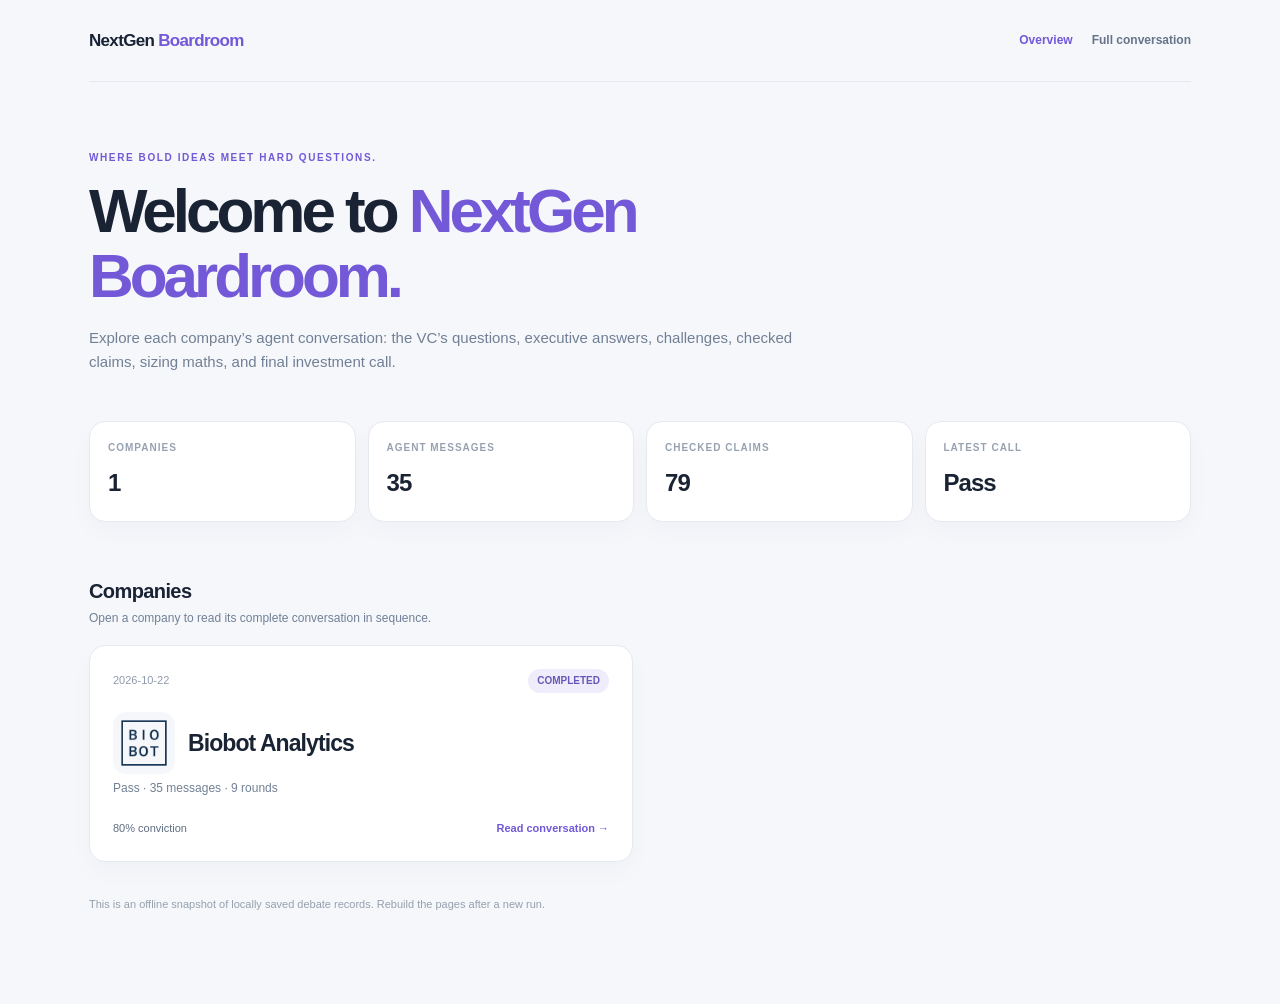
==== index.html @ 3f5777e0 "added static page" ====
<!doctype html>
<html lang="en">
<head>
  <meta charset="utf-8">
  <meta name="viewport" content="width=device-width, initial-scale=1">
  <title>NextGen Boardroom · Company conversations</title>
  <style>
    :root{--ink:#192334;--muted:#718095;--line:#e5e9f0;--paper:#f5f7fb;--violet:#7358d7}*{box-sizing:border-box}body{margin:0;background:var(--paper);color:var(--ink);font:14px/1.6 Inter,ui-sans-serif,-apple-system,BlinkMacSystemFont,"Segoe UI",sans-serif}a{color:inherit;text-decoration:none}a:hover{text-decoration:underline}.wrap{max-width:1150px;margin:auto;padding:0 24px 80px}.top{display:flex;align-items:center;justify-content:space-between;gap:20px;padding:27px 0;border-bottom:1px solid var(--line)}.brand{font-weight:800;font-size:17px;letter-spacing:-.04em}.brand span{color:var(--violet)}.top nav{display:flex;gap:19px;color:#667489;font-size:12px;font-weight:700}.top nav a[aria-current]{color:var(--violet)}.hero{padding:68px 0 47px;max-width:750px}.eyebrow{font-size:10px;text-transform:uppercase;letter-spacing:.16em;font-weight:800;color:var(--violet)}h1{font-size:clamp(37px,5vw,62px);line-height:1.05;letter-spacing:-.065em;margin:12px 0 18px}h1 span{color:var(--violet)}.hero p{color:var(--muted);font-size:15px;margin:0}.metrics{display:grid;grid-template-columns:repeat(4,1fr);gap:12px;margin:0 0 53px}.metric,.card{background:#fff;border:1px solid var(--line);border-radius:16px;box-shadow:0 10px 25px #24314707}.metric{padding:18px}.metric small{display:block;color:#97a2b1;text-transform:uppercase;letter-spacing:.1em;font-size:10px;font-weight:800}.metric strong{display:block;font-size:24px;letter-spacing:-.04em;margin-top:8px}.section-head{display:flex;align-items:end;justify-content:space-between;gap:20px;margin-bottom:17px}.section-head h2{font-size:20px;letter-spacing:-.03em;margin:0}.section-head p{font-size:12px;color:var(--muted);margin:2px 0 0}.cards{display:grid;grid-template-columns:repeat(2,minmax(0,1fr));gap:14px}.card{padding:23px;display:flex;flex-direction:column;min-height:216px}.card:hover{border-color:#cfc8f5;text-decoration:none;transform:translateY(-2px);transition:.15s}.card .topline{display:flex;align-items:center;justify-content:space-between;color:#8f9bab;font-size:11px}.badge{background:#efecfc;color:#6857b6;border-radius:20px;padding:4px 9px;font-size:10px;font-weight:800;text-transform:uppercase}.badge.dry{background:#fff2dd;color:#a87220}.card-head{display:flex;align-items:center;gap:13px;margin:19px 0 5px}.company-logo{width:62px;height:62px;object-fit:contain;background:#f5f7fb;border-radius:13px;flex:none}.company-initial{width:62px;height:62px;display:grid;place-items:center;background:#efecfc;color:#6857b6;border-radius:13px;font-size:25px;font-weight:800}.card h3{font-size:23px;letter-spacing:-.04em;margin:0}.card p{color:var(--muted);font-size:12px;margin:0}.card .foot{margin-top:auto;padding-top:22px;display:flex;justify-content:space-between;gap:10px;color:#5e6c81;font-size:11px}.card .open{color:var(--violet);font-weight:800}.empty{background:#fff;border:1px solid var(--line);border-radius:16px;padding:36px;color:var(--muted)}.note{margin-top:34px;color:#95a0ae;font-size:11px}@media(max-width:700px){.metrics,.cards{grid-template-columns:repeat(2,1fr)}.hero{padding-top:45px}}@media(max-width:480px){.wrap{padding:0 16px 50px}.top{align-items:start}.top nav{gap:9px;flex-wrap:wrap}.metrics,.cards{grid-template-columns:1fr}.hero{padding:38px 0}.metric{padding:14px}.metric strong{margin-top:3px}}
  </style>
</head>
<body><div class="wrap">
  <header class="top"><a class="brand" href="index.html">NextGen <span>Boardroom</span></a><nav aria-label="Pages"><a href="index.html" aria-current="page">Overview</a><a href="conversation.html">Full conversation</a></nav></header>
  <main><section class="hero"><div class="eyebrow">WHERE BOLD IDEAS MEET HARD QUESTIONS.</div><h1>Welcome to <span>NextGen Boardroom.</span></h1><p>Explore each company’s agent conversation: the VC’s questions, executive answers, challenges, checked claims, sizing maths, and final investment call.</p></section>
    <section class="metrics" aria-label="Archive summary"><div class="metric"><small>Companies</small><strong id="company-count">0</strong></div><div class="metric"><small>Agent messages</small><strong id="turn-count">0</strong></div><div class="metric"><small>Checked claims</small><strong id="claim-count">0</strong></div><div class="metric"><small>Latest call</small><strong id="latest-call">—</strong></div></section>
    <section aria-labelledby="companies-title"><div class="section-head"><div><h2 id="companies-title">Companies</h2><p>Open a company to read its complete conversation in sequence.</p></div></div><div id="companies" class="cards"></div></section>
    <p class="note">This is an offline snapshot of locally saved debate records. Rebuild the pages after a new run.</p>
  </main>
</div>
<script id="report-data" type="application/json">{"runs":[{"id":"5ccc7c373555","company":"biobot","started":"2026-10-22T16:59:47+00:00","status":"completed","dry_run":false,"cost":1.4963916000000002,"decision":{"decision":"pass","conviction":0.8,"scores":{"team":2,"market":2,"product":2,"traction":2,"moat":1,"timing":2,"business_model":1},"score_drivers":{"team":{"reason":"Founders are candid, but in 2017 they did not know who in a city signs the cheque. They had no proprietary technology and deferred hardware development. There is no evidence of a commercial or hardware hire closing these gaps; execution ability under procurement is untested.","claim_ids":["5ccc7c373555-t14-c1","5ccc7c373555-t18-c3","5ccc7c373555-t22-c1","5ccc7c373555-t22-c3"]},"market":{"reason":"The $87M–$744M estimates rest on unverified prices and capture rates. The withdrawn $100k price is not evidence. The evidence-anchored range is about $1.07M (71 large cities) to $13.05M (870 cities) at the reported $15k floor. Multi-site pricing for large cities such as Boston could lift this, but that is unproven.","claim_ids":["5ccc7c373555-t7-c3","5ccc7c373555-t8-c2","5ccc7c373555-t10-c2","5ccc7c373555-t10-c4","5ccc7c373555-t10-c7","5ccc7c373555-t10-c8","5ccc7c373555-t10-c13","5ccc7c373555-t11-c3","5ccc7c373555-t11-c4"]},"product":{"reason":"The product turns sewage into drug-consumption data, starting with opioids, and offers proactive, upstream data versus health, EMS and police sources. No accuracy benchmarks or retention data were shown, and the CTO said a competent lab could replicate the assays.","claim_ids":["5ccc7c373555-t1-c3","5ccc7c373555-t2-c1","5ccc7c373555-t2-c2","5ccc7c373555-t14-c4"]},"traction":{"reason":"Biobot did win a large Massachusetts contract reported at $400k/month, about $4.8M/year in contract value. That data stream ended in July 2026, and the CDC program shows a later award to Verily. The flagship relationships churned, and the 2017 lead cities were targets, not customers.","claim_ids":["5ccc7c373555-t28-c1","5ccc7c373555-t35-c7","5ccc7c373555-t26-c3","5ccc7c373555-t26-c4","5ccc7c373555-t27-c4","5ccc7c373555-t14-c3"]},"moat":{"reason":"Nothing was proprietary in 2017. The analytics/normalization application is abandoned as of December 2024. The only issued patent covers a narrow claim set on modular upstream sampling hardware, not analytics. Public-health labs and universities already collect and publish wastewater signals without Biobot.","claim_ids":["5ccc7c373555-t22-c1","5ccc7c373555-t22-c2","5ccc7c373555-t22-c6","5ccc7c373555-t22-c7","5ccc7c373555-t23-c3","5ccc7c373555-t23-c4","5ccc7c373555-t23-c5","5ccc7c373555-t26-c7","5ccc7c373555-t27-c3"]},"timing":{"reason":"The science is mature: an EPA hypothesis in 2001, Oregon in 2008 and Oslo in 2011. That lowers technical risk but also means academics and treatment facilities already do the work. Public opioid interest is an opinion, not evidence. By 2026 in-house substitution is under way, so the window for a paid service appears to be closing.","claim_ids":["5ccc7c373555-t2-c4","5ccc7c373555-t3-c2","5ccc7c373555-t3-c3","5ccc7c373555-t3-c4","5ccc7c373555-t3-c5","5ccc7c373555-t3-c6","5ccc7c373555-t27-c3"]},"business_model":{"reason":"The buyer is unidentified, and health departments, the likely budget owners, are listed as competition. Price per sample, cost to serve and gross margin are unknown. Massachusetts expected its in-house replacement to cost about one-quarter of the $400k/month contract, roughly $100k/month, which signals severe price pressure.","claim_ids":["5ccc7c373555-t14-c1","5ccc7c373555-t12-c1","5ccc7c373555-t15-c2","5ccc7c373555-t30-c5","5ccc7c373555-t30-c8","5ccc7c373555-t34-c6","5ccc7c373555-t35-c4"]}},"key_reasons_for":["The science is mature and validated over 10+ years, so technical risk is low (5ccc7c373555-t2-c4, 5ccc7c373555-t3-c3).","Biobot proved it can win a large government contract: Massachusetts was reported at $400k/month, about $4.8M/year (5ccc7c373555-t28-c1, 5ccc7c373555-t35-c7).","It offers a differentiated upstream, proactive data proposition versus health, EMS and police data (5ccc7c373555-t14-c4).","It holds an issued 2023 sampling patent, US11714030B2, albeit narrow (5ccc7c373555-t22-c6)."],"key_reasons_against":["The evidence-anchored TAM is only about $1.07M–$13.05M/year at the reported $15k municipal floor, too small for venture returns without unproven multi-site or adjacent expansion.","The paying buyer is unidentified, and the health department, the likely budget owner, is listed as competition.","There is no defensible moat: the analytics patent application was abandoned in December 2024, the only issued patent covers a narrow hardware claim set, and the CTO conceded the assays are replicable.","Active substitution: MWRA's data stream ended in July 2026, the CDC program moved to Verily, and public labs and universities publish wastewater signals without Biobot.","Unit economics are unknown, and in-house replacement at about one-quarter of contract cost implies heavy price compression."],"deal_terms_sketch":"Pass at this time. I would revisit only as a small seed tranche (e.g., ≤$500k on a capped SAFE) with milestone-gated follow-on. Release would depend on two or more paid, renewed contracts with named budget-holding signatories and audited gross margin on a per-site basis.","what_would_change_my_mind":["Signed, paid contracts (not LOIs) with at least two cities or states, naming the signing official and budget line, plus at least one renewal.","Audited per-sample or per-site price, cost to serve and gross margin showing viability against public-lab in-house costs about 75% lower.","Independent accuracy benchmarks showing Biobot's analytics materially outperform in-house public-lab programs.","Evidence that large cities buy multiple sites, lifting realistic per-city ACV well above the $15k floor and TAM above roughly $100M.","Renewed defensibility, e.g., a granted analytics patent or proprietary longitudinal data network effects that customers cannot replicate."],"cited_claim_ids":["5ccc7c373555-t1-c3","5ccc7c373555-t2-c1","5ccc7c373555-t2-c2","5ccc7c373555-t2-c4","5ccc7c373555-t3-c2","5ccc7c373555-t3-c3","5ccc7c373555-t3-c4","5ccc7c373555-t3-c5","5ccc7c373555-t3-c6","5ccc7c373555-t7-c3","5ccc7c373555-t8-c2","5ccc7c373555-t10-c2","5ccc7c373555-t10-c4","5ccc7c373555-t10-c7","5ccc7c373555-t10-c8","5ccc7c373555-t10-c13","5ccc7c373555-t11-c3","5ccc7c373555-t11-c4","5ccc7c373555-t12-c1","5ccc7c373555-t14-c1","5ccc7c373555-t14-c3","5ccc7c373555-t14-c4","5ccc7c373555-t15-c2","5ccc7c373555-t18-c3","5ccc7c373555-t22-c1","5ccc7c373555-t22-c2","5ccc7c373555-t22-c3","5ccc7c373555-t22-c6","5ccc7c373555-t22-c7","5ccc7c373555-t23-c3","5ccc7c373555-t23-c4","5ccc7c373555-t23-c5","5ccc7c373555-t26-c3","5ccc7c373555-t26-c4","5ccc7c373555-t26-c7","5ccc7c373555-t27-c3","5ccc7c373555-t27-c4","5ccc7c373555-t28-c1","5ccc7c373555-t30-c5","5ccc7c373555-t30-c8","5ccc7c373555-t34-c6","5ccc7c373555-t35-c4","5ccc7c373555-t35-c7"]},"report_available":true,"turns":[{"seq":1,"round":1,"speaker":"VC","addressed_to":"CEO","content":"Let's start simple: in one sentence, what does Biobot do, for whom, and why now? Specifically, who is the first buyer you are building for, and what makes this the right moment to sell wastewater-based drug-consumption data rather than five years from now?","evidence_ids":[],"claims":[{"text":"The speaker asks Biobot to explain in one sentence what it does, for whom, and why now.","verdict":"not_checked","note":"","evidence_ids":[]},{"text":"The speaker asks who the first buyer Biobot is building for is.","verdict":"not_checked","note":"","evidence_ids":[]},{"text":"Biobot sells, or plans to sell, wastewater-based drug-consumption data.","verdict":"supported","note":"Planned to help cities track opioid consumption; consumption data benefit.","evidence_ids":["biobot_fact_opioids_first","biobot_ex6_prescription_illicit_drugs"]},{"text":"The speaker asks what makes now, rather than five years from now, the right moment to sell wastewater-based drug-consumption data.","verdict":"not_checked","note":"","evidence_ids":[]}],"word_count":43,"invalid_citations":0,"topic":"","follow_up":false,"calculation":"","calculation_ok":null,"assumptions":[],"estimates":[]},{"seq":2,"round":1,"speaker":"CEO","addressed_to":"VC","content":"Biobot turns sewage into near-real-time drug-consumption data, starting with opioids, and our first buyers are state and municipal governments and public health departments. Why now: the underlying science is over ten years mature and public interest in opioids is very high. That said, procurement and budget friction with cities is a real risk I won't downplay.","evidence_ids":["biobot_ex6_prescription_illicit_drugs","biobot_fact_opioids_first"],"claims":[{"text":"Biobot turns sewage into near-real-time drug-consumption data.","verdict":"supported","note":"Evidence shows sewage-based drug consumption data; 'near-real-time' only implied.","evidence_ids":["biobot_ex6_prescription_illicit_drugs","biobot_fact_opioids_first","biobot_ex5_municipal_governments"]},{"text":"Biobot's initial focus is opioids.","verdict":"supported","note":"Initial focus was opioid surveillance.","evidence_ids":["biobot_fact_opioids_first","biobot_public_company_and_offering_01"]},{"text":"Biobot's first buyers are state and municipal governments and public health departments.","verdict":"supported","note":"Exhibit 6 lists these as lead customers.","evidence_ids":["biobot_ex6_prescription_illicit_drugs"]},{"text":"The underlying science of sewage-based drug-consumption analysis has been mature for over ten years.","verdict":"supported","note":"Exhibit 6: science maturity >10 years for drugs.","evidence_ids":["biobot_ex6_prescription_illicit_drugs"]},{"text":"Public interest in opioids is very high.","verdict":"not_checked","note":"","evidence_ids":[]},{"text":"Now is the right time for Biobot because the science is mature and public interest in opioids is high.","verdict":"not_checked","note":"","evidence_ids":[]},{"text":"Procurement and budget friction with cities is a real risk for Biobot.","verdict":"not_checked","note":"","evidence_ids":[]}],"word_count":56,"invalid_citations":0,"topic":"","follow_up":false,"calculation":"","calculation_ok":null,"assumptions":[],"estimates":[]},{"seq":3,"round":1,"speaker":"DEVIL","addressed_to":"CEO","content":"The 'why now' argument undercuts itself: science mature for over ten years (EPA hypothesis 2001, Oregon 2008, Oslo 2011) means academics and treatment facilities already do this, so maturity is no moat. Exhibit 5 lists health departments, EMS and police data as competition. My inference is that cities may see Biobot as redundant to data they already fund.","evidence_ids":["biobot_case_p4_c2","biobot_ex5_municipal_governments"],"claims":[{"text":"The 'why now' argument for Biobot undercuts itself.","verdict":"not_checked","note":"","evidence_ids":[]},{"text":"The science of wastewater epidemiology has been mature for over ten years.","verdict":"supported","note":"Field dates back decades; polio surveillance since 1960s.","evidence_ids":["biobot_case_p3_c4","biobot_case_p4_c2"]},{"text":"The EPA hypothesis on wastewater epidemiology dates from 2001.","verdict":"supported","note":"EPA researcher hypothesized in 2001.","evidence_ids":["biobot_fact_epa_hypothesis_2001"]},{"text":"A wastewater epidemiology study was conducted in Oregon in 2008.","verdict":"supported","note":"2008 study of 96 Oregon municipalities.","evidence_ids":["biobot_fact_oregon_study_2008"]},{"text":"A wastewater epidemiology study was conducted in Oslo in 2011.","verdict":"supported","note":"2011 Norwegian study of Oslo sewage.","evidence_ids":["biobot_fact_oslo_study_2011"]},{"text":"Academics and treatment facilities already perform wastewater epidemiology.","verdict":"supported","note":"Researchers and organizations used treatment-facility samples for drug epidemiology.","evidence_ids":["biobot_case_p4_c2"]},{"text":"The maturity of the science is not a moat for Biobot.","verdict":"not_checked","note":"","evidence_ids":[]},{"text":"Exhibit 5 lists health departments, EMS and police data as competition.","verdict":"supported","note":"Municipal row lists public health departments, EMS & police data.","evidence_ids":["biobot_ex5_municipal_governments"]},{"text":"Cities may see Biobot as redundant to data they already fund.","verdict":"not_checked","note":"","evidence_ids":[]}],"word_count":58,"invalid_citations":0,"topic":"","follow_up":false,"calculation":"","calculation_ok":null,"assumptions":[],"estimates":[]},{"seq":4,"round":2,"speaker":"VC","addressed_to":"PANEL","content":"How big is the opportunity in dollars, and show the maths. Give me at least two independent sizing methods, for example a bottom-up count of paying cities times annual contract price, and a top-down share of public-health surveillance budgets. Which inputs come from data and which are your guesses, and why might the methods disagree?","evidence_ids":[],"claims":[{"text":"The speaker asks how big the opportunity is in dollars and requests that the maths be shown.","verdict":"not_checked","note":"","evidence_ids":[]},{"text":"The speaker requests at least two independent sizing methods, such as a bottom-up count of paying cities times annual contract price and a top-down share of public-health surveillance budgets.","verdict":"not_checked","note":"","evidence_ids":[]},{"text":"The speaker asks which sizing inputs come from data and which are guesses, and why the methods might disagree.","verdict":"not_checked","note":"","evidence_ids":[]}],"word_count":55,"invalid_citations":0,"topic":"market_size","follow_up":false,"calculation":"","calculation_ok":null,"assumptions":[],"estimates":[]},{"seq":5,"round":2,"speaker":"MODERATOR","addressed_to":"CFO","content":"This question will be taken up by the CFO.","evidence_ids":[],"claims":[],"word_count":9,"invalid_citations":0,"topic":"market_size","follow_up":false,"calculation":"","calculation_ok":null,"assumptions":[],"estimates":[]},{"seq":6,"round":2,"speaker":"CFO","addressed_to":"VC","content":"Estimates span roughly $87M to $744M a year. I would defend the bottom-up 870-cities figure in a seed deck: the city count is the founders' data and only the price is a guess. The top-down methods depend on guessed capture rates and broad budgets, which is why they run higher.","evidence_ids":["biobot_fact_cities_including_smaller","biobot_case_p11_c5"],"claims":[{"text":"Market size estimates span roughly $87M to $744M a year.","verdict":"unverifiable","note":"Evidence gives inputs but not the $87M–$744M range or pricing.","evidence_ids":[]},{"text":"The 20% public-health share of budgets is the founders' estimate.","verdict":"not_checked","note":"","evidence_ids":[]},{"text":"Assumption: Biobot captures 1% of public-health spend in the four cities.","verdict":"not_checked","note":"","evidence_ids":[]},{"text":"Water market share estimate: $138B x 53.93% = $74.42B; $74.42B x 1% = $744.23M per year.","verdict":"unverifiable","note":"53.93% supported; $138B base and 1% share not in evidence.","evidence_ids":["biobot_fact_municipal_share_of_water_market"]},{"text":"Assumption: Biobot captures 1% of municipal water spend.","verdict":"not_checked","note":"","evidence_ids":[]},{"text":"Assumption: water budgets fund drug-consumption data.","verdict":"not_checked","note":"","evidence_ids":[]},{"text":"The speaker would defend the bottom-up 870-cities figure in a seed deck.","verdict":"not_checked","note":"","evidence_ids":[]},{"text":"The 870 city count comes from the founders' data.","verdict":"supported","note":"870 cities was the founders' estimate.","evidence_ids":["biobot_fact_cities_including_smaller"]},{"text":"In the bottom-up estimate, only the per-city price is a guess.","verdict":"not_checked","note":"","evidence_ids":[]},{"text":"The top-down methods depend on guessed capture rates and broad budgets, which is why they produce higher estimates.","verdict":"not_checked","note":"","evidence_ids":[]},{"text":"Bottom-up estimate: 870 cities x $100k per year = $87M per year.","verdict":"unverifiable","note":"870 cities supported; $100k price not in evidence.","evidence_ids":["biobot_fact_cities_including_smaller"]},{"text":"Assumption: each city pays $100k per year.","verdict":"not_checked","note":"","evidence_ids":[]},{"text":"Assumption: all 870 cities are addressable.","verdict":"not_checked","note":"","evidence_ids":[]},{"text":"Beachhead public-health budget estimate: $110B x 20% = $22B; $22B x 1% = $220M per year.","verdict":"unverifiable","note":"$22B supported; 1% capture assumption not in evidence.","evidence_ids":["biobot_fact_beachhead_public_health_spend"]}],"word_count":50,"invalid_citations":0,"topic":"market_size","follow_up":false,"calculation":"","calculation_ok":null,"assumptions":[],"estimates":[{"method":"Bottom-up: cities x annual contract","calculation":"870 cities x $100k per year = $87M per year","assumptions":["Assumption: each city pays $100k per year","Assumption: all 870 cities are addressable"],"calculation_ok":true},{"method":"Beachhead public-health budgets (top-down)","calculation":"$110B x 20% = $22B; $22B x 1% = $220M per year","assumptions":["The 20% public-health share is the founders' estimate","Assumption: Biobot captures 1% of public-health spend in the four cities"],"calculation_ok":true},{"method":"Share of existing water market (sizing model)","calculation":"$138B x 53.93% = $74.42B; $74.42B x 1% = $744.23M per year","assumptions":["Assumption: 1% capture of municipal water spend","Assumption: water budgets fund drug-consumption data"],"calculation_ok":true}]},{"seq":7,"round":2,"speaker":"DEVIL","addressed_to":"CFO","content":"The CFO's 'defensible' $87M assumes all 870 cities pay $100k, yet only 71 have populations over 500,000; the other ~800 are smaller cities whose budgets plausibly can't bear $100k. My inference: a realistic bottom-up anchored on the 71 large cities yields about $7M a year, an order of magnitude below the deck figure.","evidence_ids":["biobot_fact_cities_over_500k","biobot_fact_cities_including_smaller"],"claims":[{"text":"The CFO's $87M market figure assumes all 870 cities pay $100k per year.","verdict":"unverifiable","note":"870 cities supported; $100k pricing assumption not evidenced.","evidence_ids":["biobot_fact_cities_including_smaller"]},{"text":"The $100k price is the CFO's guess rather than being based on data.","verdict":"not_checked","note":"","evidence_ids":[]},{"text":"The CFO described the $87M figure as 'defensible'.","verdict":"not_checked","note":"","evidence_ids":[]},{"text":"Only 71 of the 870 cities have populations over 500,000.","verdict":"supported","note":"71 cities over 500k within 870 total.","evidence_ids":["biobot_fact_cities_over_500k","biobot_fact_cities_including_smaller"]},{"text":"The other roughly 800 cities are smaller cities whose budgets plausibly cannot bear $100k per year.","verdict":"not_checked","note":"","evidence_ids":[]},{"text":"A realistic bottom-up estimate anchored on the 71 large cities yields about $7M a year, an order of magnitude below the deck's $87M figure.","verdict":"not_checked","note":"","evidence_ids":[]},{"text":"870 cities minus 71 cities equals 799 smaller cities.","verdict":"supported","note":"Arithmetic correct on stated figures.","evidence_ids":["biobot_fact_cities_over_500k","biobot_fact_cities_including_smaller"]},{"text":"71 cities at $100k per year equals $7.1M per year.","verdict":"unverifiable","note":"71 cities supported; $100k price not in evidence.","evidence_ids":["biobot_fact_cities_over_500k"]},{"text":"$7.1M is about 8.2% of $87M.","verdict":"unverifiable","note":"Arithmetic correct but figures not in evidence.","evidence_ids":[]},{"text":"Smaller cities cannot afford the $100k price.","verdict":"not_checked","note":"","evidence_ids":[]}],"word_count":53,"invalid_citations":0,"topic":"market_size","follow_up":false,"calculation":"870 cities - 71 cities = 799 smaller cities; 71 cities x $100k per year = $7.1M per year; $7.1M / $87M = 8.2%","calculation_ok":1,"assumptions":["Assumption: smaller cities cannot afford the $100k price","Assumption: the $100k price is the CFO's guess, not data"],"estimates":[]},{"seq":8,"round":3,"speaker":"VC","addressed_to":"PANEL","content":"Your $100k city price is a guess; a 2025 sizing model using a reported $15,000 municipal floor gives $13.05M across 870 cities. Where does $100k come from, why is it roughly 7x that floor, and does price or the 71-versus-870 city count move your TAM more?","evidence_ids":["biobot_sizing_city_price_floor","biobot_fact_cities_over_500k"],"claims":[{"text":"The founder's $100k per-city price is a guess.","verdict":"not_checked","note":"","evidence_ids":[]},{"text":"A 2025 sizing model uses a reported $15,000 municipal price floor.","verdict":"supported","note":"$15,000/year reported minimum exists; the model's use of it is unverified.","evidence_ids":["biobot_public_company_and_offering_05"]},{"text":"The 2025 sizing model gives a market of $13.05M across 870 cities at $15,000 per city.","verdict":"supported","note":"870 cities × $15,000 = $13.05M; arithmetic consistent with evidence.","evidence_ids":["biobot_fact_cities_including_smaller"]},{"text":"The $100k per-city price is roughly 7x the reported $15,000 municipal floor.","verdict":"supported","note":"$100k/$15k ≈ 6.7x; $100k price itself not in evidence.","evidence_ids":["biobot_public_company_and_offering_05"]},{"text":"There is a discrepancy between a 71-city count and an 870-city count in TAM estimates.","verdict":"supported","note":"Both counts exist as different scopes.","evidence_ids":["biobot_fact_cities_over_500k","biobot_fact_cities_including_smaller"]}],"word_count":46,"invalid_citations":0,"topic":"market_size","follow_up":true,"calculation":"","calculation_ok":null,"assumptions":[],"estimates":[]},{"seq":9,"round":3,"speaker":"MODERATOR","addressed_to":"CFO","content":"This follow-up stays with the CFO, who gave the answer being probed.","evidence_ids":[],"claims":[],"word_count":12,"invalid_citations":0,"topic":"market_size","follow_up":true,"calculation":"","calculation_ok":null,"assumptions":[],"estimates":[]},{"seq":10,"round":3,"speaker":"CFO","addressed_to":"VC","content":"The $100k was my guess; no evidence supports it, and I withdraw it. Price moves TAM more: dropping to the reported $15k floor (2025) cuts it about 85%, while 71 versus 870 cities cuts about 92%. Combining both, I'd defend roughly $1.1M from large cities to $13M across all 870 as the evidence-anchored range.","evidence_ids":["biobot_case_p11_c5","biobot_assume_price_per_sample"],"claims":[{"text":"The speaker's earlier $100k per-city price figure was a guess with no supporting evidence, and the speaker withdraws it.","verdict":"not_checked","note":"","evidence_ids":[]},{"text":"71 / 870 = 8.2%, so the city cut removes about 92% of TAM.","verdict":"supported","note":"Arithmetic correct.","evidence_ids":["biobot_fact_cities_over_500k","biobot_fact_cities_including_smaller"]},{"text":"Assumption: each city buys one site at the $15k municipal minimum.","verdict":"not_checked","note":"","evidence_ids":[]},{"text":"Assumption: the founders' 71 and 870 city counts are all addressable.","verdict":"not_checked","note":"","evidence_ids":[]},{"text":"The founders cited city counts of 71 large cities and 870 cities total.","verdict":"supported","note":"Founders cited 71 and 870 cities.","evidence_ids":["biobot_case_p11_c5"]},{"text":"A municipal price floor of $15k was reported in 2025 (reported 2025-11-24).","verdict":"supported","note":"Cambridge Day, 2025-11-24, $15,000 minimum.","evidence_ids":["biobot_public_company_and_offering_05"]},{"text":"Dropping the price to the reported $15k floor cuts TAM by about 85%.","verdict":"supported","note":"$15k vs $100k implies 85% reduction; $100k baseline not evidenced.","evidence_ids":["biobot_public_company_and_offering_05","biobot_case_p11_c5"]},{"text":"Using 71 cities instead of 870 cities cuts TAM by about 92%.","verdict":"supported","note":"71/870 = 8.2%, ~92% reduction.","evidence_ids":["biobot_fact_cities_over_500k","biobot_fact_cities_including_smaller"]},{"text":"Price has a larger effect on TAM than the city count does, according to the speaker.","verdict":"not_checked","note":"","evidence_ids":[]},{"text":"The evidence-anchored TAM range is roughly $1.1M (71 large cities) to $13M (all 870 cities) per year.","verdict":"not_checked","note":"","evidence_ids":[]},{"text":"870 cities x $15k per year = $13.05M per year.","verdict":"supported","note":"Arithmetic correct.","evidence_ids":["biobot_fact_cities_including_smaller"]},{"text":"71 cities x $15k per year = $1.065M per year.","verdict":"supported","note":"Arithmetic correct.","evidence_ids":["biobot_fact_cities_over_500k"]},{"text":"$13.05M / $87M = 15%, so the price cut removes 85% of TAM.","verdict":"supported","note":"870×$100k=$87M; 13.05/87=15%; arithmetic correct.","evidence_ids":["biobot_case_p11_c5"]}],"word_count":54,"invalid_citations":0,"topic":"market_size","follow_up":true,"calculation":"870 cities x $15k per year = $13.05M per year; 71 cities x $15k per year = $1.065M per year; $13.05M / $87M = 15% (price cut removes 85%); 71 / 870 = 8.2% (city cut removes 92%)","calculation_ok":1,"assumptions":["Assumption: each city buys one site at the $15k municipal minimum reported 2025-11-24","Assumption: the founders' 71 and 870 city counts are all addressable","$100k was an unsupported guess and is withdrawn"],"estimates":[]},{"seq":11,"round":3,"speaker":"DEVIL","addressed_to":"CFO","content":"The CFO now prices large cities at the $15k municipal floor, but a floor is a minimum for the smallest buyers. Boston alone has 50,427 manholes and 650,000 residents, so one site cannot cover it. My inference: large cities need multiple sites, which makes the $1.1M low end understated and the price-per-city assumption unreliable in both directions.","evidence_ids":["biobot_case_p11_c5","biobot_fact_cities_over_500k"],"claims":[{"text":"The CFO now prices large cities at the $15k municipal floor.","verdict":"not_checked","note":"","evidence_ids":[]},{"text":"The $15k floor (2025) is priced per site, not per city.","verdict":"not_checked","note":"","evidence_ids":[]},{"text":"Large cities require multiple sampling sites.","verdict":"not_checked","note":"","evidence_ids":[]},{"text":"A municipal price floor is a minimum intended for the smallest buyers.","verdict":"not_checked","note":"","evidence_ids":[]},{"text":"Boston has 50,427 manholes.","verdict":"supported","note":"50,427 manholes reported.","evidence_ids":["biobot_fact_boston_manholes"]},{"text":"Boston has 650,000 residents.","verdict":"supported","note":"Just over 650,000 residents.","evidence_ids":["biobot_fact_boston_residents"]},{"text":"One sampling site cannot cover a city the size of Boston.","verdict":"not_checked","note":"","evidence_ids":[]},{"text":"Large cities need multiple sampling sites.","verdict":"not_checked","note":"","evidence_ids":[]},{"text":"The $1.1M low-end estimate is understated.","verdict":"not_checked","note":"","evidence_ids":[]},{"text":"The price-per-city assumption is unreliable in both directions.","verdict":"not_checked","note":"","evidence_ids":[]},{"text":"71 cities x $15k per year = $1.065M per year.","verdict":"supported","note":"Arithmetic correct.","evidence_ids":["biobot_fact_cities_over_500k"]}],"word_count":57,"invalid_citations":0,"topic":"market_size","follow_up":true,"calculation":"71 cities x $15k per year = $1.065M per year","calculation_ok":1,"assumptions":["Assumption: the $15k floor (2025) is priced per site, not per city","Assumption: large cities require multiple sampling sites"],"estimates":[]},{"seq":12,"round":4,"speaker":"VC","addressed_to":"PANEL","content":"Turning to customers: who is your first paying customer, which official actually signs the cheque, a health commissioner, the mayor's office or the water utility, and why would they pay now rather than rely on the health department, EMS and police data that Exhibit 5 lists as competition?","evidence_ids":[],"claims":[{"text":"Exhibit 5 lists health department, EMS and police data as competition for the startup's offering.","verdict":"supported","note":"Municipal row lists public health departments, EMS & police data as competition.","evidence_ids":["biobot_ex5_municipal_governments"]},{"text":"It is unclear who the startup's first paying customer is and which official (health commissioner, mayor's office or water utility) would sign the cheque.","verdict":"not_checked","note":"","evidence_ids":[]},{"text":"It is unclear why customers would pay now rather than rely on existing health department, EMS and police data.","verdict":"not_checked","note":"","evidence_ids":[]}],"word_count":48,"invalid_citations":0,"topic":"customers","follow_up":false,"calculation":"","calculation_ok":null,"assumptions":[],"estimates":[]},{"seq":13,"round":4,"speaker":"MODERATOR","addressed_to":"CEO","content":"This question will be taken up by the CEO.","evidence_ids":[],"claims":[],"word_count":9,"invalid_citations":0,"topic":"customers","follow_up":false,"calculation":"","calculation_ok":null,"assumptions":[],"estimates":[]},{"seq":14,"round":4,"speaker":"CEO","addressed_to":"VC","content":"Honestly, as of 2017 we did not yet know who in a city signs the cheque. Exhibit 5 names the mayor and staff as end user, with NYC, Boston, SF and DC as lead targets, not paying customers. Our pitch versus health, EMS and police data is proactive, upstream consumption data that lets mayors evaluate outreach. Budget line is unverified.","evidence_ids":["biobot_fact_buyer_unclear","biobot_ex5_municipal_governments"],"claims":[{"text":"As of 2017, the company did not yet know who in a city signs the cheque (the buyer within city government).","verdict":"supported","note":"Matus: not clear who in the city is the buyer.","evidence_ids":["biobot_fact_buyer_unclear","biobot_case_p10_c4"]},{"text":"Exhibit 5 names the mayor and staff as the end user.","verdict":"supported","note":"Municipal governments row: end user mayor and staff.","evidence_ids":["biobot_ex5_municipal_governments"]},{"text":"Exhibit 5 lists NYC, Boston, SF and DC as lead targets, not paying customers.","verdict":"supported","note":"Exhibit 5 lists them as lead customers; case calls them potential beachhead markets.","evidence_ids":["biobot_ex5_municipal_governments","biobot_case_p11_c5","biobot_fact_buyer_unclear"]},{"text":"The company's pitch, compared with health, EMS and police data, is that it offers proactive, upstream consumption data.","verdict":"supported","note":"Benefits: proactive, upstream data; competition health, EMS, police data.","evidence_ids":["biobot_ex5_municipal_governments"]},{"text":"The company's data lets mayors evaluate outreach.","verdict":"not_checked","note":"","evidence_ids":[]},{"text":"The city budget line that would pay for the product is unverified.","verdict":"not_checked","note":"","evidence_ids":[]}],"word_count":60,"invalid_citations":0,"topic":"customers","follow_up":false,"calculation":"","calculation_ok":null,"assumptions":[],"estimates":[]},{"seq":15,"round":4,"speaker":"DEVIL","addressed_to":"CEO","content":"The CEO calls the mayor the end user, yet Exhibit 5 lists the health department as competition, and that same department is the likeliest owner of an opioid-surveillance budget. My inference: Biobot's pitch competes with the agency it would need as a buyer.","evidence_ids":["biobot_ex5_municipal_governments","biobot_fact_buyer_unclear"],"claims":[{"text":"The CEO describes the mayor as Biobot's end user.","verdict":"not_checked","note":"","evidence_ids":[]},{"text":"Exhibit 5 lists the health department as competition to Biobot.","verdict":"supported","note":"Public health departments listed as competition in several rows.","evidence_ids":["biobot_ex5_municipal_governments","biobot_ex5_state_governments"]},{"text":"The city health department is the likeliest owner of an opioid-surveillance budget.","verdict":"not_checked","note":"","evidence_ids":[]},{"text":"Biobot's pitch competes with the health department, the agency it would need as a buyer.","verdict":"not_checked","note":"","evidence_ids":[]},{"text":"Opioid surveillance spending sits with city health departments, not the mayor's office.","verdict":"not_checked","note":"","evidence_ids":[]}],"word_count":43,"invalid_citations":0,"topic":"customers","follow_up":false,"calculation":"","calculation_ok":null,"assumptions":["Inference: opioid surveillance spending sits with city health departments, not the mayor's office"],"estimates":[]},{"seq":16,"round":5,"speaker":"VC","addressed_to":"PANEL","content":"You cite a small New York mayor who said opioids top his agenda, but that is interest, not payment. What concrete evidence do you have that any city will pay: a funded pilot, a named budget line, or a letter of intent? And how many months do you expect from first call to signed contract, and on what basis?","evidence_ids":["biobot_case_p11_c3","biobot_ex5_municipal_governments"],"claims":[{"text":"The founder cited a small New York mayor who said opioids top his agenda.","verdict":"not_checked","note":"","evidence_ids":[]},{"text":"A mayor saying opioids top his agenda indicates interest, not willingness to pay.","verdict":"not_checked","note":"","evidence_ids":[]},{"text":"The founder has not shown concrete evidence, such as a funded pilot, a named budget line, or a letter of intent, that any city will pay.","verdict":"not_checked","note":"","evidence_ids":[]},{"text":"The expected sales cycle from first call to signed contract with a city, and its basis, has not been established.","verdict":"not_checked","note":"","evidence_ids":[]}],"word_count":59,"invalid_citations":0,"topic":"customers","follow_up":true,"calculation":"","calculation_ok":null,"assumptions":[],"estimates":[]},{"seq":17,"round":5,"speaker":"MODERATOR","addressed_to":"CEO","content":"This follow-up stays with the CEO, who gave the answer being probed.","evidence_ids":[],"claims":[],"word_count":12,"invalid_citations":0,"topic":"customers","follow_up":true,"calculation":"","calculation_ok":null,"assumptions":[],"estimates":[]},{"seq":18,"round":5,"speaker":"CEO","addressed_to":"VC","content":"From the 2017 case, I cannot show a funded pilot, budget line or letter of intent; the mayor's quote is interest, and founders admitted not knowing who pays. The Devil is right: health departments may own the budget. I have no basis for a sales-cycle estimate; confirming a signing official and one paid pilot is my priority.","evidence_ids":["biobot_fact_buyer_unclear","biobot_fact_mayor_opioids"],"claims":[{"text":"From the evidence in the 2017 case, the speaker cannot show a funded pilot, budget line or letter of intent.","verdict":"not_checked","note":"","evidence_ids":[]},{"text":"The mayor's quote in the 2017 case expresses interest rather than a commitment to buy.","verdict":"not_checked","note":"","evidence_ids":[]},{"text":"The founders admitted not knowing who pays for the product.","verdict":"supported","note":"Matus said they weren't clear who in the city is the buyer.","evidence_ids":["biobot_fact_buyer_unclear"]},{"text":"The Devil's advocate is right that health departments may own the budget.","verdict":"not_checked","note":"","evidence_ids":[]},{"text":"The speaker has no basis for a sales-cycle estimate.","verdict":"not_checked","note":"","evidence_ids":[]},{"text":"Confirming a signing official and one paid pilot is the speaker's priority.","verdict":"not_checked","note":"","evidence_ids":[]},{"text":"Opioid surveillance budgets may sit with health departments rather than the mayor's office.","verdict":"not_checked","note":"","evidence_ids":[]}],"word_count":57,"invalid_citations":0,"topic":"customers","follow_up":true,"calculation":"","calculation_ok":null,"assumptions":["Inference: opioid surveillance budgets may sit with health departments, not the mayor's office"],"estimates":[]},{"seq":19,"round":5,"speaker":"DEVIL","addressed_to":"CEO","content":"The CEO's fix, one paid pilot, ignores the fact that Ratti raised the same problem before the founders did: nobody knows who pays. Without a named signing official, Biobot cannot price, forecast a sales cycle or size TAM. My inference is that every number the CFO defended earlier rests on a buyer the company cannot yet identify.","evidence_ids":["biobot_fact_ratti_who_pays","biobot_fact_buyer_unclear"],"claims":[{"text":"The CEO's proposed fix for Biobot is one paid pilot.","verdict":"not_checked","note":"","evidence_ids":[]},{"text":"The CEO's single paid pilot fix ignores the unresolved question of who pays for Biobot's product.","verdict":"not_checked","note":"","evidence_ids":[]},{"text":"Ratti raised the problem of not knowing who pays before Biobot's founders did.","verdict":"not_checked","note":"","evidence_ids":[]},{"text":"Nobody knows who pays for Biobot's product.","verdict":"not_checked","note":"","evidence_ids":[]},{"text":"Without a named signing official, Biobot cannot price its product, forecast a sales cycle, or size its TAM.","verdict":"not_checked","note":"","evidence_ids":[]},{"text":"Every number the CFO defended earlier rests on a buyer Biobot cannot yet identify.","verdict":"not_checked","note":"","evidence_ids":[]},{"text":"Assumption: Biobot's pricing and TAM depend on identifying the budget-holding buyer.","verdict":"not_checked","note":"","evidence_ids":[]}],"word_count":57,"invalid_citations":0,"topic":"customers","follow_up":true,"calculation":"","calculation_ok":null,"assumptions":["Inference: pricing and TAM depend on identifying the budget-holding buyer"],"estimates":[]},{"seq":20,"round":6,"speaker":"VC","addressed_to":"PANEL","content":"Turning to technology: what stops a university lab, a commercial testing lab or a city's own water utility from sampling the same sewer and running the same opioid assays? Which part of your sampler, chemistry or analytics is actually proprietary or protected, and how long would a competent lab need to replicate it?","evidence_ids":[],"claims":[{"text":"University labs, commercial testing labs or city water utilities could potentially sample the same sewer and run the same opioid assays as the startup.","verdict":"not_checked","note":"","evidence_ids":[]},{"text":"It is unclear which part of the startup's sampler, chemistry or analytics is proprietary or protected.","verdict":"not_checked","note":"","evidence_ids":[]},{"text":"A competent lab might be able to replicate the startup's technology within some period of time.","verdict":"not_checked","note":"","evidence_ids":[]}],"word_count":53,"invalid_citations":0,"topic":"technology_moat","follow_up":false,"calculation":"","calculation_ok":null,"assumptions":[],"estimates":[]},{"seq":21,"round":6,"speaker":"MODERATOR","addressed_to":"CTO","content":"This question will be taken up by the CTO.","evidence_ids":[],"claims":[],"word_count":9,"invalid_citations":0,"topic":"technology_moat","follow_up":false,"calculation":"","calculation_ok":null,"assumptions":[],"estimates":[]},{"seq":22,"round":6,"speaker":"CTO","addressed_to":"VC","content":"Candidly, in 2017 nothing was proprietary: the founders believed they could differentiate on analytics without proprietary technology, and hardware development was deferred. A competent lab could replicate the assays. The planned moat was upstream sampling plus analytics; a sampling patent, US11714030B2, was granted only on 2023-08-01, and it covers a specific claim set, not wastewater surveillance broadly.","evidence_ids":["biobot_fact_differentiate_on_analytics","biobot_public_technology_and_intellectual_03"],"claims":[{"text":"In 2017, nothing in the company's technology was proprietary.","verdict":"supported","note":"Alm: 'You don't have proprietary tech'; founders planned without proprietary tech.","evidence_ids":["biobot_fact_alm_stay_at_mit","biobot_fact_differentiate_on_analytics"]},{"text":"In 2017, the founders believed they could differentiate on analytics without proprietary technology.","verdict":"supported","note":"Case p.12 states this directly.","evidence_ids":["biobot_fact_differentiate_on_analytics","biobot_case_p12_c2"]},{"text":"In 2017, the company deferred hardware development.","verdict":"supported","note":"Technology development put off without hardware expert.","evidence_ids":["biobot_fact_hardware_deferred"]},{"text":"A competent lab could replicate the company's assays.","verdict":"not_checked","note":"","evidence_ids":[]},{"text":"The company's planned moat was upstream sampling plus analytics.","verdict":"contradicted","note":"Founders planned to differentiate on analytics without proprietary technology, not sampling.","evidence_ids":["biobot_fact_differentiate_on_analytics","biobot_case_p6_c1"]},{"text":"The company's sampling patent US11714030B2 was granted on 2023-08-01.","verdict":"supported","note":"Granted 2023-08-01.","evidence_ids":["biobot_public_technology_and_intellectual_03"]},{"text":"Patent US11714030B2 covers a specific claim set, not wastewater surveillance broadly.","verdict":"supported","note":"Source says particular claim set, not broad exclusivity.","evidence_ids":["biobot_public_technology_and_intellectual_03"]}],"word_count":57,"invalid_citations":0,"topic":"technology_moat","follow_up":false,"calculation":"","calculation_ok":null,"assumptions":[],"estimates":[]},{"seq":23,"round":6,"speaker":"DEVIL","addressed_to":"CTO","content":"The CTO's fallback moat, analytics, is exactly what Biobot failed to protect: its normalization and population-prevalence application, US20200385296A1, is listed abandoned as of December 2024. The only issued patent covers modular upstream sampling hardware, which the 2017 founders had deferred. My inference: the claimed differentiator stays unprotected, and the protected part is not what they sell.","evidence_ids":["biobot_public_technology_and_intellectual_04","biobot_public_technology_and_intellectual_03"],"claims":[{"text":"The CTO's fallback moat is analytics.","verdict":"not_checked","note":"","evidence_ids":[]},{"text":"Biobot failed to protect its analytics (normalization and population-prevalence methods) with patents.","verdict":"not_checked","note":"","evidence_ids":[]},{"text":"Biobot's patent application US20200385296A1 covers normalization and population-prevalence analytics.","verdict":"supported","note":"Describes normalization and population prevalence estimates.","evidence_ids":["biobot_public_technology_and_intellectual_04"]},{"text":"Biobot's patent application US20200385296A1 is listed as abandoned as of December 2024.","verdict":"supported","note":"Google Patents lists abandoned December 2024.","evidence_ids":["biobot_public_technology_and_intellectual_04"]},{"text":"Biobot's only issued patent covers modular upstream sampling hardware.","verdict":"supported","note":"Only issued patent listed is modular upstream sampling; other application abandoned.","evidence_ids":["biobot_public_technology_and_intellectual_03","biobot_public_technology_and_intellectual_04"]},{"text":"Biobot's 2017 founders had deferred work on upstream sampling hardware.","verdict":"unverifiable","note":"Provided evidence doesn't describe deferring hardware work in 2017.","evidence_ids":[]},{"text":"Biobot's claimed differentiator (analytics) remains unprotected by patents.","verdict":"not_checked","note":"","evidence_ids":[]},{"text":"The patent-protected part of Biobot's technology is not what the company sells.","verdict":"not_checked","note":"","evidence_ids":[]},{"text":"Customers pay for Biobot's analytics outputs, not sampling hardware.","verdict":"not_checked","note":"","evidence_ids":[]}],"word_count":56,"invalid_citations":0,"topic":"technology_moat","follow_up":false,"calculation":"","calculation_ok":null,"assumptions":["Inference: customers pay for analytics outputs, not sampling hardware"],"estimates":[]},{"seq":24,"round":7,"speaker":"VC","addressed_to":"PANEL","content":"You said a competent lab could replicate the assays, and the normalization application US20200385296A1 is listed abandoned as of December 2024. What evidence shows an analytics advantage today, such as accuracy benchmarks or customer retention? And how many months and dollars would a competent lab need to replicate your full pipeline, and what is that estimate based on?","evidence_ids":["biobot_public_technology_and_intellectual_04","biobot_fact_differentiate_on_analytics"],"claims":[{"text":"The founder said in this meeting that a competent lab could replicate the assays.","verdict":"not_checked","note":"","evidence_ids":[]},{"text":"Patent application US20200385296A1, covering the normalization method, is listed as abandoned as of December 2024.","verdict":"supported","note":"Google Patents lists application abandoned December 2024; covers normalization.","evidence_ids":["biobot_public_technology_and_intellectual_04"]},{"text":"The speaker questions what evidence, such as accuracy benchmarks or customer retention, shows that the company has an analytics advantage today.","verdict":"not_checked","note":"","evidence_ids":[]},{"text":"The speaker questions how many months and how many dollars a competent lab would need to replicate the company's full pipeline, and what that estimate is based on.","verdict":"not_checked","note":"","evidence_ids":[]}],"word_count":58,"invalid_citations":0,"topic":"technology_moat","follow_up":true,"calculation":"","calculation_ok":null,"assumptions":[],"estimates":[]},{"seq":25,"round":7,"speaker":"MODERATOR","addressed_to":"CTO","content":"This follow-up stays with the CTO, who gave the answer being probed.","evidence_ids":[],"claims":[],"word_count":12,"invalid_citations":0,"topic":"technology_moat","follow_up":true,"calculation":"","calculation_ok":null,"assumptions":[],"estimates":[]},{"seq":26,"round":7,"speaker":"CTO","addressed_to":"VC","content":"I cannot show accuracy benchmarks or retention from the evidence; the 2024 record cuts against retention: the CDC program shows a later Verily award, and MWRA says the Massachusetts data stream ended. I have no basis for replication months or dollars, so I won't guess. I concede the Devil's point: the protected 2023 patent covers sampling hardware, not analytics.","evidence_ids":["biobot_public_business_and_market_03","biobot_public_technology_and_intellectual_04"],"claims":[{"text":"The speaker cannot show accuracy benchmarks or retention from the evidence.","verdict":"not_checked","note":"","evidence_ids":[]},{"text":"The 2024 record cuts against the company's customer retention.","verdict":"not_checked","note":"","evidence_ids":[]},{"text":"The CDC wastewater program shows a later award to Verily.","verdict":"supported","note":"Compilation records later Verily award; CDC names Verily current contractor.","evidence_ids":["biobot_public_business_and_market_03","biobot_public_competitors_alternatives_and_02"]},{"text":"MWRA says the Massachusetts wastewater data stream from the company ended.","verdict":"supported","note":"MWRA states Biobot testing ended July 2026.","evidence_ids":["biobot_public_public_measurements_and_03","biobot_public_contracts_customers_and_06"]},{"text":"The speaker has no basis for estimating replication time in months or cost in dollars and declines to guess.","verdict":"not_checked","note":"","evidence_ids":[]},{"text":"The speaker concedes the Devil's advocate's point about the patent.","verdict":"not_checked","note":"","evidence_ids":[]},{"text":"The company's protected 2023 patent covers sampling hardware, not analytics.","verdict":"supported","note":"Granted 2023 patent is sampling system; analytics application abandoned.","evidence_ids":["biobot_public_technology_and_intellectual_03","biobot_public_technology_and_intellectual_04"]}],"word_count":59,"invalid_citations":0,"topic":"technology_moat","follow_up":true,"calculation":"","calculation_ok":null,"assumptions":[],"estimates":[]},{"seq":27,"round":7,"speaker":"DEVIL","addressed_to":"CTO","content":"The CTO concedes no benchmarks, then stops short of the bigger problem: buyers are already building it themselves. Per the 2026-10-22 source, state/local public-health labs and universities collect and publish wastewater signals without Biobot's service, and MWRA's data stream ended July 2026. My inference: replication time doesn't matter, because substitution is already happening.","evidence_ids":["biobot_public_competitors_alternatives_and_06","biobot_public_business_and_market_03"],"claims":[{"text":"The CTO conceded that there are no benchmarks.","verdict":"not_checked","note":"","evidence_ids":[]},{"text":"The CTO did not address the bigger problem that buyers are already building wastewater monitoring themselves.","verdict":"not_checked","note":"","evidence_ids":[]},{"text":"According to a 2026-10-22 source, state and local public-health labs and universities collect and publish wastewater signals without using Biobot's service.","verdict":"supported","note":"2026-10-22 source says agencies do this without buying Biobot's complete service.","evidence_ids":["biobot_public_competitors_alternatives_and_06"]},{"text":"According to a 2026-10-22 source, MWRA's wastewater data stream with Biobot ended in July 2026.","verdict":"supported","note":"2026-10-22 source records MWRA Biobot stream ended July 2026.","evidence_ids":["biobot_public_competitors_alternatives_and_06"]},{"text":"Replication time does not matter because substitution of Biobot's service is already happening.","verdict":"not_checked","note":"","evidence_ids":[]},{"text":"In-house public-lab programs substitute for Biobot's paid service.","verdict":"not_checked","note":"","evidence_ids":[]}],"word_count":53,"invalid_citations":0,"topic":"technology_moat","follow_up":true,"calculation":"","calculation_ok":null,"assumptions":["Inference: in-house public-lab programs substitute for Biobot's paid service"],"estimates":[]},{"seq":28,"round":8,"speaker":"VC","addressed_to":"PANEL","content":"Per the July 2026 Boston Globe report, Massachusetts' expiring Biobot contract was $400,000/month and the in-house replacement was expected to cost about one-quarter as much. What is your price per sample or site, your cost to serve it, and your gross margin, and can you survive a public lab undercutting you by 75%?","evidence_ids":["biobot_public_contracts_customers_and_06"],"claims":[{"text":"A July 2026 Boston Globe report stated that Massachusetts' expiring Biobot contract was $400,000 per month.","verdict":"supported","note":"Globe, 2026-07-04, reported expiring state contract at $400,000/month.","evidence_ids":["biobot_public_contracts_customers_and_06"]},{"text":"According to the July 2026 Boston Globe report, Massachusetts' in-house replacement for the Biobot contract was expected to cost about one-quarter as much as the $400,000/month contract.","verdict":"not_checked","note":"","evidence_ids":[]},{"text":"The company may face a public lab undercutting its price by 75%, which raises the question of whether it can survive.","verdict":"not_checked","note":"","evidence_ids":[]}],"word_count":53,"invalid_citations":0,"topic":"unit_economics","follow_up":false,"calculation":"","calculation_ok":null,"assumptions":[],"estimates":[]},{"seq":29,"round":8,"speaker":"MODERATOR","addressed_to":"CFO","content":"This question will be taken up by the CFO.","evidence_ids":[],"claims":[],"word_count":9,"invalid_citations":0,"topic":"unit_economics","follow_up":false,"calculation":"","calculation_ok":null,"assumptions":[],"estimates":[]},{"seq":30,"round":8,"speaker":"CFO","addressed_to":"VC","content":"I cannot verify our per-sample price, cost to serve or gross margin from the evidence. Using the TAM slide's assumed $1,000 per sample, a 75% public-lab undercut means $250 per sample. Per the July 2026 Globe report, Massachusetts' $400,000/month contract becomes roughly $100,000/month in-house. Surviving that requires a cost to serve below $250, which I cannot demonstrate.","evidence_ids":["biobot_public_contracts_customers_and_06","biobot_assume_price_per_sample"],"claims":[{"text":"The speaker cannot verify the company's per-sample price, cost to serve or gross margin from the evidence.","verdict":"not_checked","note":"","evidence_ids":[]},{"text":"$1,000/sample x 12 samples/year = $12,000/site/year.","verdict":"supported","note":"Arithmetic correct with 12 samples per year.","evidence_ids":["biobot_fact_samples_per_year"]},{"text":"The price of $1,000 per sample is a TAM-slide assumption, not a case fact.","verdict":"not_checked","note":"","evidence_ids":[]},{"text":"The public lab's 75% saving applies uniformly per sample.","verdict":"not_checked","note":"","evidence_ids":[]},{"text":"Cost to serve per sample is unknown and no evidence gives it.","verdict":"not_checked","note":"","evidence_ids":[]},{"text":"The TAM slide assumes a price of $1,000 per sample.","verdict":"unverifiable","note":"No evidence of TAM slide price assumption.","evidence_ids":[]},{"text":"A 75% public-lab undercut of $1,000 per sample means $250 per sample.","verdict":"supported","note":"Arithmetic correct; one-quarter cost aligns, though $1,000 price is assumed.","evidence_ids":["biobot_public_contracts_customers_and_06"]},{"text":"A July 2026 Globe report states Massachusetts has a $400,000/month contract.","verdict":"supported","note":"Globe, 2026-07-04, reported the expiring contract worth $400,000/month.","evidence_ids":["biobot_public_contracts_customers_and_06"]},{"text":"Per the July 2026 Globe report, the public lab would undercut by 75%, making Massachusetts' $400,000/month contract roughly $100,000/month in-house.","verdict":"supported","note":"Replacement expected about one-quarter cost, ~$100,000/month.","evidence_ids":["biobot_public_contracts_customers_and_06"]},{"text":"Surviving a public-lab undercut requires a cost to serve below $250 per sample.","verdict":"not_checked","note":"","evidence_ids":[]},{"text":"The speaker cannot demonstrate a cost to serve below $250 per sample.","verdict":"not_checked","note":"","evidence_ids":[]},{"text":"$400,000/month x 25% = $100,000/month.","verdict":"supported","note":"Arithmetic correct.","evidence_ids":["biobot_public_contracts_customers_and_06"]},{"text":"$1,000/sample x (1 - 75%) = $250/sample.","verdict":"supported","note":"Arithmetic is correct; the $1,000 input is not sourced.","evidence_ids":["biobot_public_contracts_customers_and_06"]}],"word_count":57,"invalid_citations":0,"topic":"unit_economics","follow_up":false,"calculation":"$400,000/month x 25% = $100,000/month; $1,000/sample x (1 - 75%) = $250/sample; $1,000/sample x 12 samples/year = $12,000/site/year","calculation_ok":null,"assumptions":["Price of $1,000 per sample is a TAM-slide assumption, not a case fact","The public lab's 75% saving applies uniformly per sample","Cost to serve per sample is unknown; no evidence gives it"],"estimates":[]},{"seq":31,"round":8,"speaker":"DEVIL","addressed_to":"CFO","content":"The CFO's survival test rests on a mismatch. The $250 threshold applies a 75% cut to an assumed $1,000 sample price, but the Massachusetts discount comes from a $400,000/month statewide contract. At $1,000 per sample, that contract implies about 400 samples a month. My inference: the per-sample price is unanchored, so the break-even test is meaningless.","evidence_ids":["biobot_public_contracts_customers_and_06","biobot_assume_price_per_sample"],"claims":[{"text":"The CFO's survival test rests on a mismatch between the assumed sample price and the Massachusetts contract basis.","verdict":"not_checked","note":"","evidence_ids":[]},{"text":"The CFO's $250 threshold applies a 75% cut to an assumed $1,000 sample price.","verdict":"supported","note":"No source discloses per-sample price, so $1,000 is assumed.","evidence_ids":["biobot_public_business_and_market_06"]},{"text":"The Massachusetts discount comes from a $400,000/month statewide contract.","verdict":"supported","note":"Globe described state contract worth $400,000/month.","evidence_ids":["biobot_public_contracts_customers_and_06"]},{"text":"At $1,000 per sample, the $400,000/month Massachusetts contract implies about 400 samples a month.","verdict":"supported","note":"Arithmetic follows from reported value and assumed price.","evidence_ids":["biobot_public_contracts_customers_and_06"]},{"text":"The per-sample price is unanchored, so the CFO's break-even test is meaningless.","verdict":"not_checked","note":"","evidence_ids":[]},{"text":"$400,000/month divided by $1,000/sample equals 400 samples/month.","verdict":"supported","note":"Division is correct; $400k/month is sourced, $1,000/sample is assumed.","evidence_ids":["biobot_public_contracts_customers_and_06"]},{"text":"The price of $1,000 per sample is a TAM-slide assumption, not a case fact.","verdict":"not_checked","note":"","evidence_ids":[]},{"text":"The Massachusetts contract value is entirely per-sample fees.","verdict":"not_checked","note":"","evidence_ids":[]}],"word_count":56,"invalid_citations":0,"topic":"unit_economics","follow_up":false,"calculation":"$400,000/month / $1,000/sample = 400 samples/month","calculation_ok":null,"assumptions":["Price of $1,000 per sample is a TAM-slide assumption, not a case fact","The contract value is entirely per-sample fees"],"estimates":[]},{"seq":32,"round":9,"speaker":"VC","addressed_to":"PANEL","content":"Your $1,000-per-sample price is a TAM-slide assumption, and the Devil showed it implies about 400 samples a month for Massachusetts' $400,000/month contract. Which input breaks your model, price or cost to serve? At a 75% undercut, what break-even sample volume per month keeps you viable, and where does that number come from?","evidence_ids":["biobot_assume_price_per_sample","biobot_public_contracts_customers_and_06"],"claims":[{"text":"The $1,000-per-sample price is an assumption used on the TAM slide.","verdict":"not_checked","note":"","evidence_ids":[]},{"text":"The Devil showed in this meeting that the $1,000-per-sample price implies about 400 samples a month for Massachusetts' contract.","verdict":"not_checked","note":"","evidence_ids":[]},{"text":"Massachusetts' contract is worth $400,000 per month.","verdict":"supported","note":"Globe reported state contract worth $400,000/month.","evidence_ids":["biobot_public_contracts_customers_and_06"]},{"text":"At $1,000 per sample, a $400,000/month contract implies about 400 samples per month.","verdict":"unverifiable","note":"Arithmetic correct, but no evidence gives a $1,000 per-sample price.","evidence_ids":[]},{"text":"The startup's model may break on either price or cost to serve, and it is unclear which.","verdict":"not_checked","note":"","evidence_ids":[]},{"text":"A 75% price undercut is a plausible competitive scenario that could threaten viability.","verdict":"not_checked","note":"","evidence_ids":[]}],"word_count":52,"invalid_citations":0,"topic":"unit_economics","follow_up":true,"calculation":"","calculation_ok":null,"assumptions":[],"estimates":[]},{"seq":33,"round":9,"speaker":"MODERATOR","addressed_to":"CFO","content":"This follow-up stays with the CFO, who gave the answer being probed.","evidence_ids":[],"claims":[],"word_count":12,"invalid_citations":0,"topic":"unit_economics","follow_up":true,"calculation":"","calculation_ok":null,"assumptions":[],"estimates":[]},{"seq":34,"round":9,"speaker":"CFO","addressed_to":"VC","content":"Cost to serve breaks the model: it is unknown, so no break-even volume is defensible. My $1,000 price is a TAM-slide assumption; I concede the Devil's point that applying a 75% cut to it was unanchored. The only market anchor is July 2026 Massachusetts, where a $400,000/month contract drops to about $100,000/month in-house. Any break-even volume would be a guess.","evidence_ids":["biobot_assume_price_per_sample"],"claims":[{"text":"The cost to serve is unknown, which breaks the business model.","verdict":"not_checked","note":"","evidence_ids":[]},{"text":"Assumption: a price of $1,000 per sample is a TAM-slide assumption, not a case fact.","verdict":"not_checked","note":"","evidence_ids":[]},{"text":"Assumption: the contract value consists entirely of per-sample fees.","verdict":"not_checked","note":"","evidence_ids":[]},{"text":"Assumption: the cost to serve per sample is unknown.","verdict":"not_checked","note":"","evidence_ids":[]},{"text":"Because cost to serve is unknown, no break-even volume is defensible.","verdict":"not_checked","note":"","evidence_ids":[]},{"text":"The $1,000 per-sample price is an assumption taken from the TAM slide.","verdict":"not_checked","note":"","evidence_ids":[]},{"text":"The speaker concedes the Devil's point that applying a 75% cut to the $1,000 price was unanchored.","verdict":"not_checked","note":"","evidence_ids":[]},{"text":"The only market anchor is the July 2026 Massachusetts case.","verdict":"not_checked","note":"","evidence_ids":[]},{"text":"In July 2026 in Massachusetts, a $400,000/month contract drops to about $100,000/month when brought in-house.","verdict":"supported","note":"Replacement expected to cost about one-quarter, roughly $100k/month.","evidence_ids":["biobot_public_contracts_customers_and_06"]},{"text":"Any break-even volume would be a guess.","verdict":"not_checked","note":"","evidence_ids":[]},{"text":"$400,000/month x 25% = $100,000/month.","verdict":"supported","note":"Arithmetic correct; one-quarter figure from Globe report.","evidence_ids":["biobot_public_contracts_customers_and_06"]},{"text":"$100,000/month divided by $1,000/sample = 100 samples/month.","verdict":"unverifiable","note":"Arithmetic correct, but the $1,000/sample price is not in evidence.","evidence_ids":[]}],"word_count":60,"invalid_citations":0,"topic":"unit_economics","follow_up":true,"calculation":"$400,000/month x 25% = $100,000/month; $100,000/month / $1,000/sample = 100 samples/month","calculation_ok":null,"assumptions":["Price of $1,000 per sample is a TAM-slide assumption, not a case fact","Contract value is entirely per-sample fees","Cost to serve per sample is unknown"],"estimates":[]},{"seq":35,"round":9,"speaker":"DEVIL","addressed_to":"CFO","content":"The CFO's 100 samples/month figure divides the in-house replacement cost by Biobot's assumed price, which mixes a public lab's budget with Biobot's revenue. That number measures nothing Biobot earns. Per the July 2026 Globe report, the $100,000/month is Massachusetts' own cost. My inference: Biobot keeps zero of it, so revenue at risk is the full $400,000/month.","evidence_ids":["biobot_public_contracts_customers_and_06","biobot_assume_price_per_sample"],"claims":[{"text":"The CFO's 100 samples/month figure was derived by dividing the in-house replacement cost by Biobot's assumed price per sample.","verdict":"not_checked","note":"","evidence_ids":[]},{"text":"The CFO's 100 samples/month calculation mixes a public lab's budget with Biobot's revenue.","verdict":"not_checked","note":"","evidence_ids":[]},{"text":"The CFO's 100 samples/month figure measures nothing Biobot earns.","verdict":"not_checked","note":"","evidence_ids":[]},{"text":"According to a July 2026 Globe report, the $100,000/month is Massachusetts' own cost for its in-house program.","verdict":"supported","note":"Globe: replacement expected to cost about one-quarter of $400k, i.e. ~$100k.","evidence_ids":["biobot_public_contracts_customers_and_06"]},{"text":"Biobot keeps none of the $100,000/month spent by Massachusetts on its in-house program.","verdict":"not_checked","note":"","evidence_ids":[]},{"text":"Biobot's revenue at risk is the full $400,000/month.","verdict":"contradicted","note":"$400k is contract value, not net revenue; revenue is unestablished.","evidence_ids":["biobot_public_contracts_customers_and_06","biobot_public_research_findings_and_03"]},{"text":"$400,000/month x 12 months = $4,800,000/year in contract value lost.","verdict":"supported","note":"$400k/month contract value times 12 equals $4.8M annually.","evidence_ids":["biobot_public_contracts_customers_and_06"]},{"text":"Massachusetts' in-house program pays Biobot nothing.","verdict":"not_checked","note":"","evidence_ids":[]}],"word_count":56,"invalid_citations":0,"topic":"unit_economics","follow_up":true,"calculation":"$400,000/month x 12 months = $4,800,000/year contract value lost","calculation_ok":null,"assumptions":["Inference: Massachusetts' in-house program pays Biobot nothing"],"estimates":[]}]}]}</script>
<script>
(()=>{'use strict';const data=JSON.parse(document.getElementById('report-data').textContent);const $=id=>document.getElementById(id);const esc=s=>String(s??'').replace(/[&<>"']/g,c=>({'&':'&amp;','<':'&lt;','>':'&gt;','"':'&quot;'}[c]));const call=d=>({pass:'Pass',invest:'Invest',invest_with_conditions:'Conditional',defer:'Defer'})[d]||'Pending';const company=id=>({biobot:'Biobot Analytics'})[id]||String(id||'Company').replaceAll('_',' ').replace(/\b\w/g,c=>c.toUpperCase());$('company-count').textContent=data.runs.length;$('turn-count').textContent=data.runs.reduce((n,r)=>n+r.turns.length,0);$('claim-count').textContent=data.runs.reduce((n,r)=>n+r.turns.reduce((m,t)=>m+t.claims.filter(c=>c.verdict!=='not_checked').length,0),0);$('latest-call').textContent=data.runs.length?call(data.runs[0].decision.decision):'—';$('companies').innerHTML=data.runs.map(r=>`<a class="card" href="conversation.html#${encodeURIComponent(r.company)}"><div class="topline"><span>${esc((r.started||'').slice(0,10))}</span><span class="badge ${r.dry_run?'dry':''}">${r.dry_run?'Dry run':esc(r.status)}</span></div><div class="card-head">${r.company==='biobot'?'<img class="company-logo" src="case_study/logo/Biobot.webp" alt="Biobot logo" width="62" height="62">':'<span class="company-initial" aria-hidden="true">'+esc(company(r.company).slice(0,1))+'</span>'}<h3>${esc(company(r.company))}</h3></div><p>${esc(call(r.decision.decision))} · ${r.turns.length} messages · ${new Set(r.turns.map(t=>t.round)).size} rounds</p><div class="foot"><span>${r.decision.conviction==null?'Decision pending':Math.round(r.decision.conviction*100)+'% conviction'}</span><span class="open">Read conversation →</span></div></a>`).join('')||'<div class="empty">No company conversations are embedded yet. Run a live debate, then use <code>python3 scripts/build_report_page.py</code> to refresh this page.</div>';})();
</script>
</body></html>
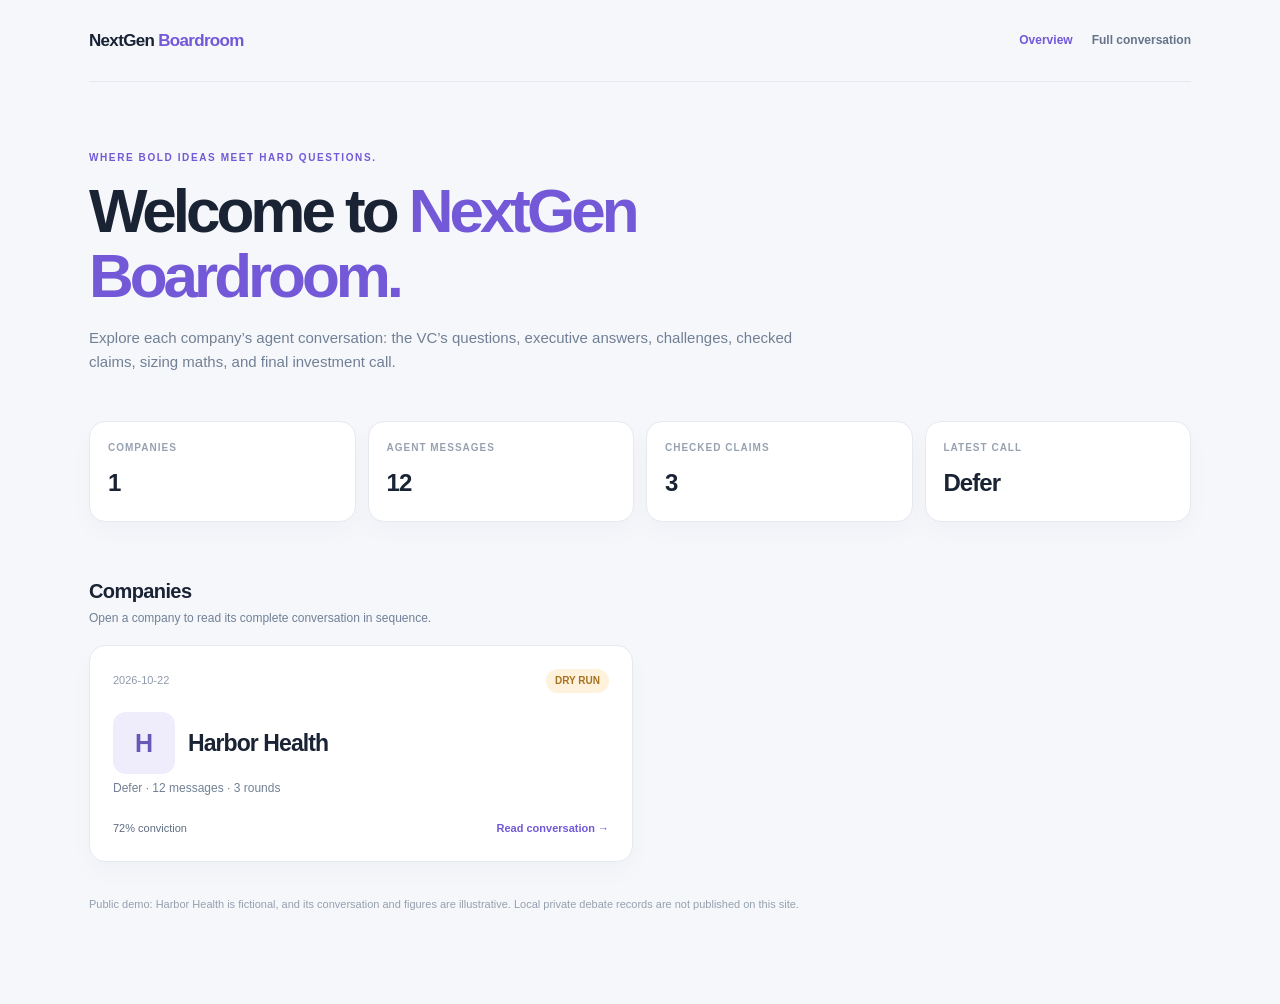
==== commit ec319b43: "Publish public-safe static demo with GitHub Pages" ====
--- a/index.html
+++ b/index.html
@@ -13,10 +13,10 @@
   <main><section class="hero"><div class="eyebrow">WHERE BOLD IDEAS MEET HARD QUESTIONS.</div><h1>Welcome to <span>NextGen Boardroom.</span></h1><p>Explore each company’s agent conversation: the VC’s questions, executive answers, challenges, checked claims, sizing maths, and final investment call.</p></section>
     <section class="metrics" aria-label="Archive summary"><div class="metric"><small>Companies</small><strong id="company-count">0</strong></div><div class="metric"><small>Agent messages</small><strong id="turn-count">0</strong></div><div class="metric"><small>Checked claims</small><strong id="claim-count">0</strong></div><div class="metric"><small>Latest call</small><strong id="latest-call">—</strong></div></section>
     <section aria-labelledby="companies-title"><div class="section-head"><div><h2 id="companies-title">Companies</h2><p>Open a company to read its complete conversation in sequence.</p></div></div><div id="companies" class="cards"></div></section>
-    <p class="note">This is an offline snapshot of locally saved debate records. Rebuild the pages after a new run.</p>
+    <p class="note">Public demo: Harbor Health is fictional, and its conversation and figures are illustrative. Local private debate records are not published on this site.</p>
   </main>
 </div>
-<script id="report-data" type="application/json">{"runs":[{"id":"5ccc7c373555","company":"biobot","started":"2026-10-22T16:59:47+00:00","status":"completed","dry_run":false,"cost":1.4963916000000002,"decision":{"decision":"pass","conviction":0.8,"scores":{"team":2,"market":2,"product":2,"traction":2,"moat":1,"timing":2,"business_model":1},"score_drivers":{"team":{"reason":"Founders are candid, but in 2017 they did not know who in a city signs the cheque. They had no proprietary technology and deferred hardware development. There is no evidence of a commercial or hardware hire closing these gaps; execution ability under procurement is untested.","claim_ids":["5ccc7c373555-t14-c1","5ccc7c373555-t18-c3","5ccc7c373555-t22-c1","5ccc7c373555-t22-c3"]},"market":{"reason":"The $87M–$744M estimates rest on unverified prices and capture rates. The withdrawn $100k price is not evidence. The evidence-anchored range is about $1.07M (71 large cities) to $13.05M (870 cities) at the reported $15k floor. Multi-site pricing for large cities such as Boston could lift this, but that is unproven.","claim_ids":["5ccc7c373555-t7-c3","5ccc7c373555-t8-c2","5ccc7c373555-t10-c2","5ccc7c373555-t10-c4","5ccc7c373555-t10-c7","5ccc7c373555-t10-c8","5ccc7c373555-t10-c13","5ccc7c373555-t11-c3","5ccc7c373555-t11-c4"]},"product":{"reason":"The product turns sewage into drug-consumption data, starting with opioids, and offers proactive, upstream data versus health, EMS and police sources. No accuracy benchmarks or retention data were shown, and the CTO said a competent lab could replicate the assays.","claim_ids":["5ccc7c373555-t1-c3","5ccc7c373555-t2-c1","5ccc7c373555-t2-c2","5ccc7c373555-t14-c4"]},"traction":{"reason":"Biobot did win a large Massachusetts contract reported at $400k/month, about $4.8M/year in contract value. That data stream ended in July 2026, and the CDC program shows a later award to Verily. The flagship relationships churned, and the 2017 lead cities were targets, not customers.","claim_ids":["5ccc7c373555-t28-c1","5ccc7c373555-t35-c7","5ccc7c373555-t26-c3","5ccc7c373555-t26-c4","5ccc7c373555-t27-c4","5ccc7c373555-t14-c3"]},"moat":{"reason":"Nothing was proprietary in 2017. The analytics/normalization application is abandoned as of December 2024. The only issued patent covers a narrow claim set on modular upstream sampling hardware, not analytics. Public-health labs and universities already collect and publish wastewater signals without Biobot.","claim_ids":["5ccc7c373555-t22-c1","5ccc7c373555-t22-c2","5ccc7c373555-t22-c6","5ccc7c373555-t22-c7","5ccc7c373555-t23-c3","5ccc7c373555-t23-c4","5ccc7c373555-t23-c5","5ccc7c373555-t26-c7","5ccc7c373555-t27-c3"]},"timing":{"reason":"The science is mature: an EPA hypothesis in 2001, Oregon in 2008 and Oslo in 2011. That lowers technical risk but also means academics and treatment facilities already do the work. Public opioid interest is an opinion, not evidence. By 2026 in-house substitution is under way, so the window for a paid service appears to be closing.","claim_ids":["5ccc7c373555-t2-c4","5ccc7c373555-t3-c2","5ccc7c373555-t3-c3","5ccc7c373555-t3-c4","5ccc7c373555-t3-c5","5ccc7c373555-t3-c6","5ccc7c373555-t27-c3"]},"business_model":{"reason":"The buyer is unidentified, and health departments, the likely budget owners, are listed as competition. Price per sample, cost to serve and gross margin are unknown. Massachusetts expected its in-house replacement to cost about one-quarter of the $400k/month contract, roughly $100k/month, which signals severe price pressure.","claim_ids":["5ccc7c373555-t14-c1","5ccc7c373555-t12-c1","5ccc7c373555-t15-c2","5ccc7c373555-t30-c5","5ccc7c373555-t30-c8","5ccc7c373555-t34-c6","5ccc7c373555-t35-c4"]}},"key_reasons_for":["The science is mature and validated over 10+ years, so technical risk is low (5ccc7c373555-t2-c4, 5ccc7c373555-t3-c3).","Biobot proved it can win a large government contract: Massachusetts was reported at $400k/month, about $4.8M/year (5ccc7c373555-t28-c1, 5ccc7c373555-t35-c7).","It offers a differentiated upstream, proactive data proposition versus health, EMS and police data (5ccc7c373555-t14-c4).","It holds an issued 2023 sampling patent, US11714030B2, albeit narrow (5ccc7c373555-t22-c6)."],"key_reasons_against":["The evidence-anchored TAM is only about $1.07M–$13.05M/year at the reported $15k municipal floor, too small for venture returns without unproven multi-site or adjacent expansion.","The paying buyer is unidentified, and the health department, the likely budget owner, is listed as competition.","There is no defensible moat: the analytics patent application was abandoned in December 2024, the only issued patent covers a narrow hardware claim set, and the CTO conceded the assays are replicable.","Active substitution: MWRA's data stream ended in July 2026, the CDC program moved to Verily, and public labs and universities publish wastewater signals without Biobot.","Unit economics are unknown, and in-house replacement at about one-quarter of contract cost implies heavy price compression."],"deal_terms_sketch":"Pass at this time. I would revisit only as a small seed tranche (e.g., ≤$500k on a capped SAFE) with milestone-gated follow-on. Release would depend on two or more paid, renewed contracts with named budget-holding signatories and audited gross margin on a per-site basis.","what_would_change_my_mind":["Signed, paid contracts (not LOIs) with at least two cities or states, naming the signing official and budget line, plus at least one renewal.","Audited per-sample or per-site price, cost to serve and gross margin showing viability against public-lab in-house costs about 75% lower.","Independent accuracy benchmarks showing Biobot's analytics materially outperform in-house public-lab programs.","Evidence that large cities buy multiple sites, lifting realistic per-city ACV well above the $15k floor and TAM above roughly $100M.","Renewed defensibility, e.g., a granted analytics patent or proprietary longitudinal data network effects that customers cannot replicate."],"cited_claim_ids":["5ccc7c373555-t1-c3","5ccc7c373555-t2-c1","5ccc7c373555-t2-c2","5ccc7c373555-t2-c4","5ccc7c373555-t3-c2","5ccc7c373555-t3-c3","5ccc7c373555-t3-c4","5ccc7c373555-t3-c5","5ccc7c373555-t3-c6","5ccc7c373555-t7-c3","5ccc7c373555-t8-c2","5ccc7c373555-t10-c2","5ccc7c373555-t10-c4","5ccc7c373555-t10-c7","5ccc7c373555-t10-c8","5ccc7c373555-t10-c13","5ccc7c373555-t11-c3","5ccc7c373555-t11-c4","5ccc7c373555-t12-c1","5ccc7c373555-t14-c1","5ccc7c373555-t14-c3","5ccc7c373555-t14-c4","5ccc7c373555-t15-c2","5ccc7c373555-t18-c3","5ccc7c373555-t22-c1","5ccc7c373555-t22-c2","5ccc7c373555-t22-c3","5ccc7c373555-t22-c6","5ccc7c373555-t22-c7","5ccc7c373555-t23-c3","5ccc7c373555-t23-c4","5ccc7c373555-t23-c5","5ccc7c373555-t26-c3","5ccc7c373555-t26-c4","5ccc7c373555-t26-c7","5ccc7c373555-t27-c3","5ccc7c373555-t27-c4","5ccc7c373555-t28-c1","5ccc7c373555-t30-c5","5ccc7c373555-t30-c8","5ccc7c373555-t34-c6","5ccc7c373555-t35-c4","5ccc7c373555-t35-c7"]},"report_available":true,"turns":[{"seq":1,"round":1,"speaker":"VC","addressed_to":"CEO","content":"Let's start simple: in one sentence, what does Biobot do, for whom, and why now? Specifically, who is the first buyer you are building for, and what makes this the right moment to sell wastewater-based drug-consumption data rather than five years from now?","evidence_ids":[],"claims":[{"text":"The speaker asks Biobot to explain in one sentence what it does, for whom, and why now.","verdict":"not_checked","note":"","evidence_ids":[]},{"text":"The speaker asks who the first buyer Biobot is building for is.","verdict":"not_checked","note":"","evidence_ids":[]},{"text":"Biobot sells, or plans to sell, wastewater-based drug-consumption data.","verdict":"supported","note":"Planned to help cities track opioid consumption; consumption data benefit.","evidence_ids":["biobot_fact_opioids_first","biobot_ex6_prescription_illicit_drugs"]},{"text":"The speaker asks what makes now, rather than five years from now, the right moment to sell wastewater-based drug-consumption data.","verdict":"not_checked","note":"","evidence_ids":[]}],"word_count":43,"invalid_citations":0,"topic":"","follow_up":false,"calculation":"","calculation_ok":null,"assumptions":[],"estimates":[]},{"seq":2,"round":1,"speaker":"CEO","addressed_to":"VC","content":"Biobot turns sewage into near-real-time drug-consumption data, starting with opioids, and our first buyers are state and municipal governments and public health departments. Why now: the underlying science is over ten years mature and public interest in opioids is very high. That said, procurement and budget friction with cities is a real risk I won't downplay.","evidence_ids":["biobot_ex6_prescription_illicit_drugs","biobot_fact_opioids_first"],"claims":[{"text":"Biobot turns sewage into near-real-time drug-consumption data.","verdict":"supported","note":"Evidence shows sewage-based drug consumption data; 'near-real-time' only implied.","evidence_ids":["biobot_ex6_prescription_illicit_drugs","biobot_fact_opioids_first","biobot_ex5_municipal_governments"]},{"text":"Biobot's initial focus is opioids.","verdict":"supported","note":"Initial focus was opioid surveillance.","evidence_ids":["biobot_fact_opioids_first","biobot_public_company_and_offering_01"]},{"text":"Biobot's first buyers are state and municipal governments and public health departments.","verdict":"supported","note":"Exhibit 6 lists these as lead customers.","evidence_ids":["biobot_ex6_prescription_illicit_drugs"]},{"text":"The underlying science of sewage-based drug-consumption analysis has been mature for over ten years.","verdict":"supported","note":"Exhibit 6: science maturity >10 years for drugs.","evidence_ids":["biobot_ex6_prescription_illicit_drugs"]},{"text":"Public interest in opioids is very high.","verdict":"not_checked","note":"","evidence_ids":[]},{"text":"Now is the right time for Biobot because the science is mature and public interest in opioids is high.","verdict":"not_checked","note":"","evidence_ids":[]},{"text":"Procurement and budget friction with cities is a real risk for Biobot.","verdict":"not_checked","note":"","evidence_ids":[]}],"word_count":56,"invalid_citations":0,"topic":"","follow_up":false,"calculation":"","calculation_ok":null,"assumptions":[],"estimates":[]},{"seq":3,"round":1,"speaker":"DEVIL","addressed_to":"CEO","content":"The 'why now' argument undercuts itself: science mature for over ten years (EPA hypothesis 2001, Oregon 2008, Oslo 2011) means academics and treatment facilities already do this, so maturity is no moat. Exhibit 5 lists health departments, EMS and police data as competition. My inference is that cities may see Biobot as redundant to data they already fund.","evidence_ids":["biobot_case_p4_c2","biobot_ex5_municipal_governments"],"claims":[{"text":"The 'why now' argument for Biobot undercuts itself.","verdict":"not_checked","note":"","evidence_ids":[]},{"text":"The science of wastewater epidemiology has been mature for over ten years.","verdict":"supported","note":"Field dates back decades; polio surveillance since 1960s.","evidence_ids":["biobot_case_p3_c4","biobot_case_p4_c2"]},{"text":"The EPA hypothesis on wastewater epidemiology dates from 2001.","verdict":"supported","note":"EPA researcher hypothesized in 2001.","evidence_ids":["biobot_fact_epa_hypothesis_2001"]},{"text":"A wastewater epidemiology study was conducted in Oregon in 2008.","verdict":"supported","note":"2008 study of 96 Oregon municipalities.","evidence_ids":["biobot_fact_oregon_study_2008"]},{"text":"A wastewater epidemiology study was conducted in Oslo in 2011.","verdict":"supported","note":"2011 Norwegian study of Oslo sewage.","evidence_ids":["biobot_fact_oslo_study_2011"]},{"text":"Academics and treatment facilities already perform wastewater epidemiology.","verdict":"supported","note":"Researchers and organizations used treatment-facility samples for drug epidemiology.","evidence_ids":["biobot_case_p4_c2"]},{"text":"The maturity of the science is not a moat for Biobot.","verdict":"not_checked","note":"","evidence_ids":[]},{"text":"Exhibit 5 lists health departments, EMS and police data as competition.","verdict":"supported","note":"Municipal row lists public health departments, EMS & police data.","evidence_ids":["biobot_ex5_municipal_governments"]},{"text":"Cities may see Biobot as redundant to data they already fund.","verdict":"not_checked","note":"","evidence_ids":[]}],"word_count":58,"invalid_citations":0,"topic":"","follow_up":false,"calculation":"","calculation_ok":null,"assumptions":[],"estimates":[]},{"seq":4,"round":2,"speaker":"VC","addressed_to":"PANEL","content":"How big is the opportunity in dollars, and show the maths. Give me at least two independent sizing methods, for example a bottom-up count of paying cities times annual contract price, and a top-down share of public-health surveillance budgets. Which inputs come from data and which are your guesses, and why might the methods disagree?","evidence_ids":[],"claims":[{"text":"The speaker asks how big the opportunity is in dollars and requests that the maths be shown.","verdict":"not_checked","note":"","evidence_ids":[]},{"text":"The speaker requests at least two independent sizing methods, such as a bottom-up count of paying cities times annual contract price and a top-down share of public-health surveillance budgets.","verdict":"not_checked","note":"","evidence_ids":[]},{"text":"The speaker asks which sizing inputs come from data and which are guesses, and why the methods might disagree.","verdict":"not_checked","note":"","evidence_ids":[]}],"word_count":55,"invalid_citations":0,"topic":"market_size","follow_up":false,"calculation":"","calculation_ok":null,"assumptions":[],"estimates":[]},{"seq":5,"round":2,"speaker":"MODERATOR","addressed_to":"CFO","content":"This question will be taken up by the CFO.","evidence_ids":[],"claims":[],"word_count":9,"invalid_citations":0,"topic":"market_size","follow_up":false,"calculation":"","calculation_ok":null,"assumptions":[],"estimates":[]},{"seq":6,"round":2,"speaker":"CFO","addressed_to":"VC","content":"Estimates span roughly $87M to $744M a year. I would defend the bottom-up 870-cities figure in a seed deck: the city count is the founders' data and only the price is a guess. The top-down methods depend on guessed capture rates and broad budgets, which is why they run higher.","evidence_ids":["biobot_fact_cities_including_smaller","biobot_case_p11_c5"],"claims":[{"text":"Market size estimates span roughly $87M to $744M a year.","verdict":"unverifiable","note":"Evidence gives inputs but not the $87M–$744M range or pricing.","evidence_ids":[]},{"text":"The 20% public-health share of budgets is the founders' estimate.","verdict":"not_checked","note":"","evidence_ids":[]},{"text":"Assumption: Biobot captures 1% of public-health spend in the four cities.","verdict":"not_checked","note":"","evidence_ids":[]},{"text":"Water market share estimate: $138B x 53.93% = $74.42B; $74.42B x 1% = $744.23M per year.","verdict":"unverifiable","note":"53.93% supported; $138B base and 1% share not in evidence.","evidence_ids":["biobot_fact_municipal_share_of_water_market"]},{"text":"Assumption: Biobot captures 1% of municipal water spend.","verdict":"not_checked","note":"","evidence_ids":[]},{"text":"Assumption: water budgets fund drug-consumption data.","verdict":"not_checked","note":"","evidence_ids":[]},{"text":"The speaker would defend the bottom-up 870-cities figure in a seed deck.","verdict":"not_checked","note":"","evidence_ids":[]},{"text":"The 870 city count comes from the founders' data.","verdict":"supported","note":"870 cities was the founders' estimate.","evidence_ids":["biobot_fact_cities_including_smaller"]},{"text":"In the bottom-up estimate, only the per-city price is a guess.","verdict":"not_checked","note":"","evidence_ids":[]},{"text":"The top-down methods depend on guessed capture rates and broad budgets, which is why they produce higher estimates.","verdict":"not_checked","note":"","evidence_ids":[]},{"text":"Bottom-up estimate: 870 cities x $100k per year = $87M per year.","verdict":"unverifiable","note":"870 cities supported; $100k price not in evidence.","evidence_ids":["biobot_fact_cities_including_smaller"]},{"text":"Assumption: each city pays $100k per year.","verdict":"not_checked","note":"","evidence_ids":[]},{"text":"Assumption: all 870 cities are addressable.","verdict":"not_checked","note":"","evidence_ids":[]},{"text":"Beachhead public-health budget estimate: $110B x 20% = $22B; $22B x 1% = $220M per year.","verdict":"unverifiable","note":"$22B supported; 1% capture assumption not in evidence.","evidence_ids":["biobot_fact_beachhead_public_health_spend"]}],"word_count":50,"invalid_citations":0,"topic":"market_size","follow_up":false,"calculation":"","calculation_ok":null,"assumptions":[],"estimates":[{"method":"Bottom-up: cities x annual contract","calculation":"870 cities x $100k per year = $87M per year","assumptions":["Assumption: each city pays $100k per year","Assumption: all 870 cities are addressable"],"calculation_ok":true},{"method":"Beachhead public-health budgets (top-down)","calculation":"$110B x 20% = $22B; $22B x 1% = $220M per year","assumptions":["The 20% public-health share is the founders' estimate","Assumption: Biobot captures 1% of public-health spend in the four cities"],"calculation_ok":true},{"method":"Share of existing water market (sizing model)","calculation":"$138B x 53.93% = $74.42B; $74.42B x 1% = $744.23M per year","assumptions":["Assumption: 1% capture of municipal water spend","Assumption: water budgets fund drug-consumption data"],"calculation_ok":true}]},{"seq":7,"round":2,"speaker":"DEVIL","addressed_to":"CFO","content":"The CFO's 'defensible' $87M assumes all 870 cities pay $100k, yet only 71 have populations over 500,000; the other ~800 are smaller cities whose budgets plausibly can't bear $100k. My inference: a realistic bottom-up anchored on the 71 large cities yields about $7M a year, an order of magnitude below the deck figure.","evidence_ids":["biobot_fact_cities_over_500k","biobot_fact_cities_including_smaller"],"claims":[{"text":"The CFO's $87M market figure assumes all 870 cities pay $100k per year.","verdict":"unverifiable","note":"870 cities supported; $100k pricing assumption not evidenced.","evidence_ids":["biobot_fact_cities_including_smaller"]},{"text":"The $100k price is the CFO's guess rather than being based on data.","verdict":"not_checked","note":"","evidence_ids":[]},{"text":"The CFO described the $87M figure as 'defensible'.","verdict":"not_checked","note":"","evidence_ids":[]},{"text":"Only 71 of the 870 cities have populations over 500,000.","verdict":"supported","note":"71 cities over 500k within 870 total.","evidence_ids":["biobot_fact_cities_over_500k","biobot_fact_cities_including_smaller"]},{"text":"The other roughly 800 cities are smaller cities whose budgets plausibly cannot bear $100k per year.","verdict":"not_checked","note":"","evidence_ids":[]},{"text":"A realistic bottom-up estimate anchored on the 71 large cities yields about $7M a year, an order of magnitude below the deck's $87M figure.","verdict":"not_checked","note":"","evidence_ids":[]},{"text":"870 cities minus 71 cities equals 799 smaller cities.","verdict":"supported","note":"Arithmetic correct on stated figures.","evidence_ids":["biobot_fact_cities_over_500k","biobot_fact_cities_including_smaller"]},{"text":"71 cities at $100k per year equals $7.1M per year.","verdict":"unverifiable","note":"71 cities supported; $100k price not in evidence.","evidence_ids":["biobot_fact_cities_over_500k"]},{"text":"$7.1M is about 8.2% of $87M.","verdict":"unverifiable","note":"Arithmetic correct but figures not in evidence.","evidence_ids":[]},{"text":"Smaller cities cannot afford the $100k price.","verdict":"not_checked","note":"","evidence_ids":[]}],"word_count":53,"invalid_citations":0,"topic":"market_size","follow_up":false,"calculation":"870 cities - 71 cities = 799 smaller cities; 71 cities x $100k per year = $7.1M per year; $7.1M / $87M = 8.2%","calculation_ok":1,"assumptions":["Assumption: smaller cities cannot afford the $100k price","Assumption: the $100k price is the CFO's guess, not data"],"estimates":[]},{"seq":8,"round":3,"speaker":"VC","addressed_to":"PANEL","content":"Your $100k city price is a guess; a 2025 sizing model using a reported $15,000 municipal floor gives $13.05M across 870 cities. Where does $100k come from, why is it roughly 7x that floor, and does price or the 71-versus-870 city count move your TAM more?","evidence_ids":["biobot_sizing_city_price_floor","biobot_fact_cities_over_500k"],"claims":[{"text":"The founder's $100k per-city price is a guess.","verdict":"not_checked","note":"","evidence_ids":[]},{"text":"A 2025 sizing model uses a reported $15,000 municipal price floor.","verdict":"supported","note":"$15,000/year reported minimum exists; the model's use of it is unverified.","evidence_ids":["biobot_public_company_and_offering_05"]},{"text":"The 2025 sizing model gives a market of $13.05M across 870 cities at $15,000 per city.","verdict":"supported","note":"870 cities × $15,000 = $13.05M; arithmetic consistent with evidence.","evidence_ids":["biobot_fact_cities_including_smaller"]},{"text":"The $100k per-city price is roughly 7x the reported $15,000 municipal floor.","verdict":"supported","note":"$100k/$15k ≈ 6.7x; $100k price itself not in evidence.","evidence_ids":["biobot_public_company_and_offering_05"]},{"text":"There is a discrepancy between a 71-city count and an 870-city count in TAM estimates.","verdict":"supported","note":"Both counts exist as different scopes.","evidence_ids":["biobot_fact_cities_over_500k","biobot_fact_cities_including_smaller"]}],"word_count":46,"invalid_citations":0,"topic":"market_size","follow_up":true,"calculation":"","calculation_ok":null,"assumptions":[],"estimates":[]},{"seq":9,"round":3,"speaker":"MODERATOR","addressed_to":"CFO","content":"This follow-up stays with the CFO, who gave the answer being probed.","evidence_ids":[],"claims":[],"word_count":12,"invalid_citations":0,"topic":"market_size","follow_up":true,"calculation":"","calculation_ok":null,"assumptions":[],"estimates":[]},{"seq":10,"round":3,"speaker":"CFO","addressed_to":"VC","content":"The $100k was my guess; no evidence supports it, and I withdraw it. Price moves TAM more: dropping to the reported $15k floor (2025) cuts it about 85%, while 71 versus 870 cities cuts about 92%. Combining both, I'd defend roughly $1.1M from large cities to $13M across all 870 as the evidence-anchored range.","evidence_ids":["biobot_case_p11_c5","biobot_assume_price_per_sample"],"claims":[{"text":"The speaker's earlier $100k per-city price figure was a guess with no supporting evidence, and the speaker withdraws it.","verdict":"not_checked","note":"","evidence_ids":[]},{"text":"71 / 870 = 8.2%, so the city cut removes about 92% of TAM.","verdict":"supported","note":"Arithmetic correct.","evidence_ids":["biobot_fact_cities_over_500k","biobot_fact_cities_including_smaller"]},{"text":"Assumption: each city buys one site at the $15k municipal minimum.","verdict":"not_checked","note":"","evidence_ids":[]},{"text":"Assumption: the founders' 71 and 870 city counts are all addressable.","verdict":"not_checked","note":"","evidence_ids":[]},{"text":"The founders cited city counts of 71 large cities and 870 cities total.","verdict":"supported","note":"Founders cited 71 and 870 cities.","evidence_ids":["biobot_case_p11_c5"]},{"text":"A municipal price floor of $15k was reported in 2025 (reported 2025-11-24).","verdict":"supported","note":"Cambridge Day, 2025-11-24, $15,000 minimum.","evidence_ids":["biobot_public_company_and_offering_05"]},{"text":"Dropping the price to the reported $15k floor cuts TAM by about 85%.","verdict":"supported","note":"$15k vs $100k implies 85% reduction; $100k baseline not evidenced.","evidence_ids":["biobot_public_company_and_offering_05","biobot_case_p11_c5"]},{"text":"Using 71 cities instead of 870 cities cuts TAM by about 92%.","verdict":"supported","note":"71/870 = 8.2%, ~92% reduction.","evidence_ids":["biobot_fact_cities_over_500k","biobot_fact_cities_including_smaller"]},{"text":"Price has a larger effect on TAM than the city count does, according to the speaker.","verdict":"not_checked","note":"","evidence_ids":[]},{"text":"The evidence-anchored TAM range is roughly $1.1M (71 large cities) to $13M (all 870 cities) per year.","verdict":"not_checked","note":"","evidence_ids":[]},{"text":"870 cities x $15k per year = $13.05M per year.","verdict":"supported","note":"Arithmetic correct.","evidence_ids":["biobot_fact_cities_including_smaller"]},{"text":"71 cities x $15k per year = $1.065M per year.","verdict":"supported","note":"Arithmetic correct.","evidence_ids":["biobot_fact_cities_over_500k"]},{"text":"$13.05M / $87M = 15%, so the price cut removes 85% of TAM.","verdict":"supported","note":"870×$100k=$87M; 13.05/87=15%; arithmetic correct.","evidence_ids":["biobot_case_p11_c5"]}],"word_count":54,"invalid_citations":0,"topic":"market_size","follow_up":true,"calculation":"870 cities x $15k per year = $13.05M per year; 71 cities x $15k per year = $1.065M per year; $13.05M / $87M = 15% (price cut removes 85%); 71 / 870 = 8.2% (city cut removes 92%)","calculation_ok":1,"assumptions":["Assumption: each city buys one site at the $15k municipal minimum reported 2025-11-24","Assumption: the founders' 71 and 870 city counts are all addressable","$100k was an unsupported guess and is withdrawn"],"estimates":[]},{"seq":11,"round":3,"speaker":"DEVIL","addressed_to":"CFO","content":"The CFO now prices large cities at the $15k municipal floor, but a floor is a minimum for the smallest buyers. Boston alone has 50,427 manholes and 650,000 residents, so one site cannot cover it. My inference: large cities need multiple sites, which makes the $1.1M low end understated and the price-per-city assumption unreliable in both directions.","evidence_ids":["biobot_case_p11_c5","biobot_fact_cities_over_500k"],"claims":[{"text":"The CFO now prices large cities at the $15k municipal floor.","verdict":"not_checked","note":"","evidence_ids":[]},{"text":"The $15k floor (2025) is priced per site, not per city.","verdict":"not_checked","note":"","evidence_ids":[]},{"text":"Large cities require multiple sampling sites.","verdict":"not_checked","note":"","evidence_ids":[]},{"text":"A municipal price floor is a minimum intended for the smallest buyers.","verdict":"not_checked","note":"","evidence_ids":[]},{"text":"Boston has 50,427 manholes.","verdict":"supported","note":"50,427 manholes reported.","evidence_ids":["biobot_fact_boston_manholes"]},{"text":"Boston has 650,000 residents.","verdict":"supported","note":"Just over 650,000 residents.","evidence_ids":["biobot_fact_boston_residents"]},{"text":"One sampling site cannot cover a city the size of Boston.","verdict":"not_checked","note":"","evidence_ids":[]},{"text":"Large cities need multiple sampling sites.","verdict":"not_checked","note":"","evidence_ids":[]},{"text":"The $1.1M low-end estimate is understated.","verdict":"not_checked","note":"","evidence_ids":[]},{"text":"The price-per-city assumption is unreliable in both directions.","verdict":"not_checked","note":"","evidence_ids":[]},{"text":"71 cities x $15k per year = $1.065M per year.","verdict":"supported","note":"Arithmetic correct.","evidence_ids":["biobot_fact_cities_over_500k"]}],"word_count":57,"invalid_citations":0,"topic":"market_size","follow_up":true,"calculation":"71 cities x $15k per year = $1.065M per year","calculation_ok":1,"assumptions":["Assumption: the $15k floor (2025) is priced per site, not per city","Assumption: large cities require multiple sampling sites"],"estimates":[]},{"seq":12,"round":4,"speaker":"VC","addressed_to":"PANEL","content":"Turning to customers: who is your first paying customer, which official actually signs the cheque, a health commissioner, the mayor's office or the water utility, and why would they pay now rather than rely on the health department, EMS and police data that Exhibit 5 lists as competition?","evidence_ids":[],"claims":[{"text":"Exhibit 5 lists health department, EMS and police data as competition for the startup's offering.","verdict":"supported","note":"Municipal row lists public health departments, EMS & police data as competition.","evidence_ids":["biobot_ex5_municipal_governments"]},{"text":"It is unclear who the startup's first paying customer is and which official (health commissioner, mayor's office or water utility) would sign the cheque.","verdict":"not_checked","note":"","evidence_ids":[]},{"text":"It is unclear why customers would pay now rather than rely on existing health department, EMS and police data.","verdict":"not_checked","note":"","evidence_ids":[]}],"word_count":48,"invalid_citations":0,"topic":"customers","follow_up":false,"calculation":"","calculation_ok":null,"assumptions":[],"estimates":[]},{"seq":13,"round":4,"speaker":"MODERATOR","addressed_to":"CEO","content":"This question will be taken up by the CEO.","evidence_ids":[],"claims":[],"word_count":9,"invalid_citations":0,"topic":"customers","follow_up":false,"calculation":"","calculation_ok":null,"assumptions":[],"estimates":[]},{"seq":14,"round":4,"speaker":"CEO","addressed_to":"VC","content":"Honestly, as of 2017 we did not yet know who in a city signs the cheque. Exhibit 5 names the mayor and staff as end user, with NYC, Boston, SF and DC as lead targets, not paying customers. Our pitch versus health, EMS and police data is proactive, upstream consumption data that lets mayors evaluate outreach. Budget line is unverified.","evidence_ids":["biobot_fact_buyer_unclear","biobot_ex5_municipal_governments"],"claims":[{"text":"As of 2017, the company did not yet know who in a city signs the cheque (the buyer within city government).","verdict":"supported","note":"Matus: not clear who in the city is the buyer.","evidence_ids":["biobot_fact_buyer_unclear","biobot_case_p10_c4"]},{"text":"Exhibit 5 names the mayor and staff as the end user.","verdict":"supported","note":"Municipal governments row: end user mayor and staff.","evidence_ids":["biobot_ex5_municipal_governments"]},{"text":"Exhibit 5 lists NYC, Boston, SF and DC as lead targets, not paying customers.","verdict":"supported","note":"Exhibit 5 lists them as lead customers; case calls them potential beachhead markets.","evidence_ids":["biobot_ex5_municipal_governments","biobot_case_p11_c5","biobot_fact_buyer_unclear"]},{"text":"The company's pitch, compared with health, EMS and police data, is that it offers proactive, upstream consumption data.","verdict":"supported","note":"Benefits: proactive, upstream data; competition health, EMS, police data.","evidence_ids":["biobot_ex5_municipal_governments"]},{"text":"The company's data lets mayors evaluate outreach.","verdict":"not_checked","note":"","evidence_ids":[]},{"text":"The city budget line that would pay for the product is unverified.","verdict":"not_checked","note":"","evidence_ids":[]}],"word_count":60,"invalid_citations":0,"topic":"customers","follow_up":false,"calculation":"","calculation_ok":null,"assumptions":[],"estimates":[]},{"seq":15,"round":4,"speaker":"DEVIL","addressed_to":"CEO","content":"The CEO calls the mayor the end user, yet Exhibit 5 lists the health department as competition, and that same department is the likeliest owner of an opioid-surveillance budget. My inference: Biobot's pitch competes with the agency it would need as a buyer.","evidence_ids":["biobot_ex5_municipal_governments","biobot_fact_buyer_unclear"],"claims":[{"text":"The CEO describes the mayor as Biobot's end user.","verdict":"not_checked","note":"","evidence_ids":[]},{"text":"Exhibit 5 lists the health department as competition to Biobot.","verdict":"supported","note":"Public health departments listed as competition in several rows.","evidence_ids":["biobot_ex5_municipal_governments","biobot_ex5_state_governments"]},{"text":"The city health department is the likeliest owner of an opioid-surveillance budget.","verdict":"not_checked","note":"","evidence_ids":[]},{"text":"Biobot's pitch competes with the health department, the agency it would need as a buyer.","verdict":"not_checked","note":"","evidence_ids":[]},{"text":"Opioid surveillance spending sits with city health departments, not the mayor's office.","verdict":"not_checked","note":"","evidence_ids":[]}],"word_count":43,"invalid_citations":0,"topic":"customers","follow_up":false,"calculation":"","calculation_ok":null,"assumptions":["Inference: opioid surveillance spending sits with city health departments, not the mayor's office"],"estimates":[]},{"seq":16,"round":5,"speaker":"VC","addressed_to":"PANEL","content":"You cite a small New York mayor who said opioids top his agenda, but that is interest, not payment. What concrete evidence do you have that any city will pay: a funded pilot, a named budget line, or a letter of intent? And how many months do you expect from first call to signed contract, and on what basis?","evidence_ids":["biobot_case_p11_c3","biobot_ex5_municipal_governments"],"claims":[{"text":"The founder cited a small New York mayor who said opioids top his agenda.","verdict":"not_checked","note":"","evidence_ids":[]},{"text":"A mayor saying opioids top his agenda indicates interest, not willingness to pay.","verdict":"not_checked","note":"","evidence_ids":[]},{"text":"The founder has not shown concrete evidence, such as a funded pilot, a named budget line, or a letter of intent, that any city will pay.","verdict":"not_checked","note":"","evidence_ids":[]},{"text":"The expected sales cycle from first call to signed contract with a city, and its basis, has not been established.","verdict":"not_checked","note":"","evidence_ids":[]}],"word_count":59,"invalid_citations":0,"topic":"customers","follow_up":true,"calculation":"","calculation_ok":null,"assumptions":[],"estimates":[]},{"seq":17,"round":5,"speaker":"MODERATOR","addressed_to":"CEO","content":"This follow-up stays with the CEO, who gave the answer being probed.","evidence_ids":[],"claims":[],"word_count":12,"invalid_citations":0,"topic":"customers","follow_up":true,"calculation":"","calculation_ok":null,"assumptions":[],"estimates":[]},{"seq":18,"round":5,"speaker":"CEO","addressed_to":"VC","content":"From the 2017 case, I cannot show a funded pilot, budget line or letter of intent; the mayor's quote is interest, and founders admitted not knowing who pays. The Devil is right: health departments may own the budget. I have no basis for a sales-cycle estimate; confirming a signing official and one paid pilot is my priority.","evidence_ids":["biobot_fact_buyer_unclear","biobot_fact_mayor_opioids"],"claims":[{"text":"From the evidence in the 2017 case, the speaker cannot show a funded pilot, budget line or letter of intent.","verdict":"not_checked","note":"","evidence_ids":[]},{"text":"The mayor's quote in the 2017 case expresses interest rather than a commitment to buy.","verdict":"not_checked","note":"","evidence_ids":[]},{"text":"The founders admitted not knowing who pays for the product.","verdict":"supported","note":"Matus said they weren't clear who in the city is the buyer.","evidence_ids":["biobot_fact_buyer_unclear"]},{"text":"The Devil's advocate is right that health departments may own the budget.","verdict":"not_checked","note":"","evidence_ids":[]},{"text":"The speaker has no basis for a sales-cycle estimate.","verdict":"not_checked","note":"","evidence_ids":[]},{"text":"Confirming a signing official and one paid pilot is the speaker's priority.","verdict":"not_checked","note":"","evidence_ids":[]},{"text":"Opioid surveillance budgets may sit with health departments rather than the mayor's office.","verdict":"not_checked","note":"","evidence_ids":[]}],"word_count":57,"invalid_citations":0,"topic":"customers","follow_up":true,"calculation":"","calculation_ok":null,"assumptions":["Inference: opioid surveillance budgets may sit with health departments, not the mayor's office"],"estimates":[]},{"seq":19,"round":5,"speaker":"DEVIL","addressed_to":"CEO","content":"The CEO's fix, one paid pilot, ignores the fact that Ratti raised the same problem before the founders did: nobody knows who pays. Without a named signing official, Biobot cannot price, forecast a sales cycle or size TAM. My inference is that every number the CFO defended earlier rests on a buyer the company cannot yet identify.","evidence_ids":["biobot_fact_ratti_who_pays","biobot_fact_buyer_unclear"],"claims":[{"text":"The CEO's proposed fix for Biobot is one paid pilot.","verdict":"not_checked","note":"","evidence_ids":[]},{"text":"The CEO's single paid pilot fix ignores the unresolved question of who pays for Biobot's product.","verdict":"not_checked","note":"","evidence_ids":[]},{"text":"Ratti raised the problem of not knowing who pays before Biobot's founders did.","verdict":"not_checked","note":"","evidence_ids":[]},{"text":"Nobody knows who pays for Biobot's product.","verdict":"not_checked","note":"","evidence_ids":[]},{"text":"Without a named signing official, Biobot cannot price its product, forecast a sales cycle, or size its TAM.","verdict":"not_checked","note":"","evidence_ids":[]},{"text":"Every number the CFO defended earlier rests on a buyer Biobot cannot yet identify.","verdict":"not_checked","note":"","evidence_ids":[]},{"text":"Assumption: Biobot's pricing and TAM depend on identifying the budget-holding buyer.","verdict":"not_checked","note":"","evidence_ids":[]}],"word_count":57,"invalid_citations":0,"topic":"customers","follow_up":true,"calculation":"","calculation_ok":null,"assumptions":["Inference: pricing and TAM depend on identifying the budget-holding buyer"],"estimates":[]},{"seq":20,"round":6,"speaker":"VC","addressed_to":"PANEL","content":"Turning to technology: what stops a university lab, a commercial testing lab or a city's own water utility from sampling the same sewer and running the same opioid assays? Which part of your sampler, chemistry or analytics is actually proprietary or protected, and how long would a competent lab need to replicate it?","evidence_ids":[],"claims":[{"text":"University labs, commercial testing labs or city water utilities could potentially sample the same sewer and run the same opioid assays as the startup.","verdict":"not_checked","note":"","evidence_ids":[]},{"text":"It is unclear which part of the startup's sampler, chemistry or analytics is proprietary or protected.","verdict":"not_checked","note":"","evidence_ids":[]},{"text":"A competent lab might be able to replicate the startup's technology within some period of time.","verdict":"not_checked","note":"","evidence_ids":[]}],"word_count":53,"invalid_citations":0,"topic":"technology_moat","follow_up":false,"calculation":"","calculation_ok":null,"assumptions":[],"estimates":[]},{"seq":21,"round":6,"speaker":"MODERATOR","addressed_to":"CTO","content":"This question will be taken up by the CTO.","evidence_ids":[],"claims":[],"word_count":9,"invalid_citations":0,"topic":"technology_moat","follow_up":false,"calculation":"","calculation_ok":null,"assumptions":[],"estimates":[]},{"seq":22,"round":6,"speaker":"CTO","addressed_to":"VC","content":"Candidly, in 2017 nothing was proprietary: the founders believed they could differentiate on analytics without proprietary technology, and hardware development was deferred. A competent lab could replicate the assays. The planned moat was upstream sampling plus analytics; a sampling patent, US11714030B2, was granted only on 2023-08-01, and it covers a specific claim set, not wastewater surveillance broadly.","evidence_ids":["biobot_fact_differentiate_on_analytics","biobot_public_technology_and_intellectual_03"],"claims":[{"text":"In 2017, nothing in the company's technology was proprietary.","verdict":"supported","note":"Alm: 'You don't have proprietary tech'; founders planned without proprietary tech.","evidence_ids":["biobot_fact_alm_stay_at_mit","biobot_fact_differentiate_on_analytics"]},{"text":"In 2017, the founders believed they could differentiate on analytics without proprietary technology.","verdict":"supported","note":"Case p.12 states this directly.","evidence_ids":["biobot_fact_differentiate_on_analytics","biobot_case_p12_c2"]},{"text":"In 2017, the company deferred hardware development.","verdict":"supported","note":"Technology development put off without hardware expert.","evidence_ids":["biobot_fact_hardware_deferred"]},{"text":"A competent lab could replicate the company's assays.","verdict":"not_checked","note":"","evidence_ids":[]},{"text":"The company's planned moat was upstream sampling plus analytics.","verdict":"contradicted","note":"Founders planned to differentiate on analytics without proprietary technology, not sampling.","evidence_ids":["biobot_fact_differentiate_on_analytics","biobot_case_p6_c1"]},{"text":"The company's sampling patent US11714030B2 was granted on 2023-08-01.","verdict":"supported","note":"Granted 2023-08-01.","evidence_ids":["biobot_public_technology_and_intellectual_03"]},{"text":"Patent US11714030B2 covers a specific claim set, not wastewater surveillance broadly.","verdict":"supported","note":"Source says particular claim set, not broad exclusivity.","evidence_ids":["biobot_public_technology_and_intellectual_03"]}],"word_count":57,"invalid_citations":0,"topic":"technology_moat","follow_up":false,"calculation":"","calculation_ok":null,"assumptions":[],"estimates":[]},{"seq":23,"round":6,"speaker":"DEVIL","addressed_to":"CTO","content":"The CTO's fallback moat, analytics, is exactly what Biobot failed to protect: its normalization and population-prevalence application, US20200385296A1, is listed abandoned as of December 2024. The only issued patent covers modular upstream sampling hardware, which the 2017 founders had deferred. My inference: the claimed differentiator stays unprotected, and the protected part is not what they sell.","evidence_ids":["biobot_public_technology_and_intellectual_04","biobot_public_technology_and_intellectual_03"],"claims":[{"text":"The CTO's fallback moat is analytics.","verdict":"not_checked","note":"","evidence_ids":[]},{"text":"Biobot failed to protect its analytics (normalization and population-prevalence methods) with patents.","verdict":"not_checked","note":"","evidence_ids":[]},{"text":"Biobot's patent application US20200385296A1 covers normalization and population-prevalence analytics.","verdict":"supported","note":"Describes normalization and population prevalence estimates.","evidence_ids":["biobot_public_technology_and_intellectual_04"]},{"text":"Biobot's patent application US20200385296A1 is listed as abandoned as of December 2024.","verdict":"supported","note":"Google Patents lists abandoned December 2024.","evidence_ids":["biobot_public_technology_and_intellectual_04"]},{"text":"Biobot's only issued patent covers modular upstream sampling hardware.","verdict":"supported","note":"Only issued patent listed is modular upstream sampling; other application abandoned.","evidence_ids":["biobot_public_technology_and_intellectual_03","biobot_public_technology_and_intellectual_04"]},{"text":"Biobot's 2017 founders had deferred work on upstream sampling hardware.","verdict":"unverifiable","note":"Provided evidence doesn't describe deferring hardware work in 2017.","evidence_ids":[]},{"text":"Biobot's claimed differentiator (analytics) remains unprotected by patents.","verdict":"not_checked","note":"","evidence_ids":[]},{"text":"The patent-protected part of Biobot's technology is not what the company sells.","verdict":"not_checked","note":"","evidence_ids":[]},{"text":"Customers pay for Biobot's analytics outputs, not sampling hardware.","verdict":"not_checked","note":"","evidence_ids":[]}],"word_count":56,"invalid_citations":0,"topic":"technology_moat","follow_up":false,"calculation":"","calculation_ok":null,"assumptions":["Inference: customers pay for analytics outputs, not sampling hardware"],"estimates":[]},{"seq":24,"round":7,"speaker":"VC","addressed_to":"PANEL","content":"You said a competent lab could replicate the assays, and the normalization application US20200385296A1 is listed abandoned as of December 2024. What evidence shows an analytics advantage today, such as accuracy benchmarks or customer retention? And how many months and dollars would a competent lab need to replicate your full pipeline, and what is that estimate based on?","evidence_ids":["biobot_public_technology_and_intellectual_04","biobot_fact_differentiate_on_analytics"],"claims":[{"text":"The founder said in this meeting that a competent lab could replicate the assays.","verdict":"not_checked","note":"","evidence_ids":[]},{"text":"Patent application US20200385296A1, covering the normalization method, is listed as abandoned as of December 2024.","verdict":"supported","note":"Google Patents lists application abandoned December 2024; covers normalization.","evidence_ids":["biobot_public_technology_and_intellectual_04"]},{"text":"The speaker questions what evidence, such as accuracy benchmarks or customer retention, shows that the company has an analytics advantage today.","verdict":"not_checked","note":"","evidence_ids":[]},{"text":"The speaker questions how many months and how many dollars a competent lab would need to replicate the company's full pipeline, and what that estimate is based on.","verdict":"not_checked","note":"","evidence_ids":[]}],"word_count":58,"invalid_citations":0,"topic":"technology_moat","follow_up":true,"calculation":"","calculation_ok":null,"assumptions":[],"estimates":[]},{"seq":25,"round":7,"speaker":"MODERATOR","addressed_to":"CTO","content":"This follow-up stays with the CTO, who gave the answer being probed.","evidence_ids":[],"claims":[],"word_count":12,"invalid_citations":0,"topic":"technology_moat","follow_up":true,"calculation":"","calculation_ok":null,"assumptions":[],"estimates":[]},{"seq":26,"round":7,"speaker":"CTO","addressed_to":"VC","content":"I cannot show accuracy benchmarks or retention from the evidence; the 2024 record cuts against retention: the CDC program shows a later Verily award, and MWRA says the Massachusetts data stream ended. I have no basis for replication months or dollars, so I won't guess. I concede the Devil's point: the protected 2023 patent covers sampling hardware, not analytics.","evidence_ids":["biobot_public_business_and_market_03","biobot_public_technology_and_intellectual_04"],"claims":[{"text":"The speaker cannot show accuracy benchmarks or retention from the evidence.","verdict":"not_checked","note":"","evidence_ids":[]},{"text":"The 2024 record cuts against the company's customer retention.","verdict":"not_checked","note":"","evidence_ids":[]},{"text":"The CDC wastewater program shows a later award to Verily.","verdict":"supported","note":"Compilation records later Verily award; CDC names Verily current contractor.","evidence_ids":["biobot_public_business_and_market_03","biobot_public_competitors_alternatives_and_02"]},{"text":"MWRA says the Massachusetts wastewater data stream from the company ended.","verdict":"supported","note":"MWRA states Biobot testing ended July 2026.","evidence_ids":["biobot_public_public_measurements_and_03","biobot_public_contracts_customers_and_06"]},{"text":"The speaker has no basis for estimating replication time in months or cost in dollars and declines to guess.","verdict":"not_checked","note":"","evidence_ids":[]},{"text":"The speaker concedes the Devil's advocate's point about the patent.","verdict":"not_checked","note":"","evidence_ids":[]},{"text":"The company's protected 2023 patent covers sampling hardware, not analytics.","verdict":"supported","note":"Granted 2023 patent is sampling system; analytics application abandoned.","evidence_ids":["biobot_public_technology_and_intellectual_03","biobot_public_technology_and_intellectual_04"]}],"word_count":59,"invalid_citations":0,"topic":"technology_moat","follow_up":true,"calculation":"","calculation_ok":null,"assumptions":[],"estimates":[]},{"seq":27,"round":7,"speaker":"DEVIL","addressed_to":"CTO","content":"The CTO concedes no benchmarks, then stops short of the bigger problem: buyers are already building it themselves. Per the 2026-10-22 source, state/local public-health labs and universities collect and publish wastewater signals without Biobot's service, and MWRA's data stream ended July 2026. My inference: replication time doesn't matter, because substitution is already happening.","evidence_ids":["biobot_public_competitors_alternatives_and_06","biobot_public_business_and_market_03"],"claims":[{"text":"The CTO conceded that there are no benchmarks.","verdict":"not_checked","note":"","evidence_ids":[]},{"text":"The CTO did not address the bigger problem that buyers are already building wastewater monitoring themselves.","verdict":"not_checked","note":"","evidence_ids":[]},{"text":"According to a 2026-10-22 source, state and local public-health labs and universities collect and publish wastewater signals without using Biobot's service.","verdict":"supported","note":"2026-10-22 source says agencies do this without buying Biobot's complete service.","evidence_ids":["biobot_public_competitors_alternatives_and_06"]},{"text":"According to a 2026-10-22 source, MWRA's wastewater data stream with Biobot ended in July 2026.","verdict":"supported","note":"2026-10-22 source records MWRA Biobot stream ended July 2026.","evidence_ids":["biobot_public_competitors_alternatives_and_06"]},{"text":"Replication time does not matter because substitution of Biobot's service is already happening.","verdict":"not_checked","note":"","evidence_ids":[]},{"text":"In-house public-lab programs substitute for Biobot's paid service.","verdict":"not_checked","note":"","evidence_ids":[]}],"word_count":53,"invalid_citations":0,"topic":"technology_moat","follow_up":true,"calculation":"","calculation_ok":null,"assumptions":["Inference: in-house public-lab programs substitute for Biobot's paid service"],"estimates":[]},{"seq":28,"round":8,"speaker":"VC","addressed_to":"PANEL","content":"Per the July 2026 Boston Globe report, Massachusetts' expiring Biobot contract was $400,000/month and the in-house replacement was expected to cost about one-quarter as much. What is your price per sample or site, your cost to serve it, and your gross margin, and can you survive a public lab undercutting you by 75%?","evidence_ids":["biobot_public_contracts_customers_and_06"],"claims":[{"text":"A July 2026 Boston Globe report stated that Massachusetts' expiring Biobot contract was $400,000 per month.","verdict":"supported","note":"Globe, 2026-07-04, reported expiring state contract at $400,000/month.","evidence_ids":["biobot_public_contracts_customers_and_06"]},{"text":"According to the July 2026 Boston Globe report, Massachusetts' in-house replacement for the Biobot contract was expected to cost about one-quarter as much as the $400,000/month contract.","verdict":"not_checked","note":"","evidence_ids":[]},{"text":"The company may face a public lab undercutting its price by 75%, which raises the question of whether it can survive.","verdict":"not_checked","note":"","evidence_ids":[]}],"word_count":53,"invalid_citations":0,"topic":"unit_economics","follow_up":false,"calculation":"","calculation_ok":null,"assumptions":[],"estimates":[]},{"seq":29,"round":8,"speaker":"MODERATOR","addressed_to":"CFO","content":"This question will be taken up by the CFO.","evidence_ids":[],"claims":[],"word_count":9,"invalid_citations":0,"topic":"unit_economics","follow_up":false,"calculation":"","calculation_ok":null,"assumptions":[],"estimates":[]},{"seq":30,"round":8,"speaker":"CFO","addressed_to":"VC","content":"I cannot verify our per-sample price, cost to serve or gross margin from the evidence. Using the TAM slide's assumed $1,000 per sample, a 75% public-lab undercut means $250 per sample. Per the July 2026 Globe report, Massachusetts' $400,000/month contract becomes roughly $100,000/month in-house. Surviving that requires a cost to serve below $250, which I cannot demonstrate.","evidence_ids":["biobot_public_contracts_customers_and_06","biobot_assume_price_per_sample"],"claims":[{"text":"The speaker cannot verify the company's per-sample price, cost to serve or gross margin from the evidence.","verdict":"not_checked","note":"","evidence_ids":[]},{"text":"$1,000/sample x 12 samples/year = $12,000/site/year.","verdict":"supported","note":"Arithmetic correct with 12 samples per year.","evidence_ids":["biobot_fact_samples_per_year"]},{"text":"The price of $1,000 per sample is a TAM-slide assumption, not a case fact.","verdict":"not_checked","note":"","evidence_ids":[]},{"text":"The public lab's 75% saving applies uniformly per sample.","verdict":"not_checked","note":"","evidence_ids":[]},{"text":"Cost to serve per sample is unknown and no evidence gives it.","verdict":"not_checked","note":"","evidence_ids":[]},{"text":"The TAM slide assumes a price of $1,000 per sample.","verdict":"unverifiable","note":"No evidence of TAM slide price assumption.","evidence_ids":[]},{"text":"A 75% public-lab undercut of $1,000 per sample means $250 per sample.","verdict":"supported","note":"Arithmetic correct; one-quarter cost aligns, though $1,000 price is assumed.","evidence_ids":["biobot_public_contracts_customers_and_06"]},{"text":"A July 2026 Globe report states Massachusetts has a $400,000/month contract.","verdict":"supported","note":"Globe, 2026-07-04, reported the expiring contract worth $400,000/month.","evidence_ids":["biobot_public_contracts_customers_and_06"]},{"text":"Per the July 2026 Globe report, the public lab would undercut by 75%, making Massachusetts' $400,000/month contract roughly $100,000/month in-house.","verdict":"supported","note":"Replacement expected about one-quarter cost, ~$100,000/month.","evidence_ids":["biobot_public_contracts_customers_and_06"]},{"text":"Surviving a public-lab undercut requires a cost to serve below $250 per sample.","verdict":"not_checked","note":"","evidence_ids":[]},{"text":"The speaker cannot demonstrate a cost to serve below $250 per sample.","verdict":"not_checked","note":"","evidence_ids":[]},{"text":"$400,000/month x 25% = $100,000/month.","verdict":"supported","note":"Arithmetic correct.","evidence_ids":["biobot_public_contracts_customers_and_06"]},{"text":"$1,000/sample x (1 - 75%) = $250/sample.","verdict":"supported","note":"Arithmetic is correct; the $1,000 input is not sourced.","evidence_ids":["biobot_public_contracts_customers_and_06"]}],"word_count":57,"invalid_citations":0,"topic":"unit_economics","follow_up":false,"calculation":"$400,000/month x 25% = $100,000/month; $1,000/sample x (1 - 75%) = $250/sample; $1,000/sample x 12 samples/year = $12,000/site/year","calculation_ok":null,"assumptions":["Price of $1,000 per sample is a TAM-slide assumption, not a case fact","The public lab's 75% saving applies uniformly per sample","Cost to serve per sample is unknown; no evidence gives it"],"estimates":[]},{"seq":31,"round":8,"speaker":"DEVIL","addressed_to":"CFO","content":"The CFO's survival test rests on a mismatch. The $250 threshold applies a 75% cut to an assumed $1,000 sample price, but the Massachusetts discount comes from a $400,000/month statewide contract. At $1,000 per sample, that contract implies about 400 samples a month. My inference: the per-sample price is unanchored, so the break-even test is meaningless.","evidence_ids":["biobot_public_contracts_customers_and_06","biobot_assume_price_per_sample"],"claims":[{"text":"The CFO's survival test rests on a mismatch between the assumed sample price and the Massachusetts contract basis.","verdict":"not_checked","note":"","evidence_ids":[]},{"text":"The CFO's $250 threshold applies a 75% cut to an assumed $1,000 sample price.","verdict":"supported","note":"No source discloses per-sample price, so $1,000 is assumed.","evidence_ids":["biobot_public_business_and_market_06"]},{"text":"The Massachusetts discount comes from a $400,000/month statewide contract.","verdict":"supported","note":"Globe described state contract worth $400,000/month.","evidence_ids":["biobot_public_contracts_customers_and_06"]},{"text":"At $1,000 per sample, the $400,000/month Massachusetts contract implies about 400 samples a month.","verdict":"supported","note":"Arithmetic follows from reported value and assumed price.","evidence_ids":["biobot_public_contracts_customers_and_06"]},{"text":"The per-sample price is unanchored, so the CFO's break-even test is meaningless.","verdict":"not_checked","note":"","evidence_ids":[]},{"text":"$400,000/month divided by $1,000/sample equals 400 samples/month.","verdict":"supported","note":"Division is correct; $400k/month is sourced, $1,000/sample is assumed.","evidence_ids":["biobot_public_contracts_customers_and_06"]},{"text":"The price of $1,000 per sample is a TAM-slide assumption, not a case fact.","verdict":"not_checked","note":"","evidence_ids":[]},{"text":"The Massachusetts contract value is entirely per-sample fees.","verdict":"not_checked","note":"","evidence_ids":[]}],"word_count":56,"invalid_citations":0,"topic":"unit_economics","follow_up":false,"calculation":"$400,000/month / $1,000/sample = 400 samples/month","calculation_ok":null,"assumptions":["Price of $1,000 per sample is a TAM-slide assumption, not a case fact","The contract value is entirely per-sample fees"],"estimates":[]},{"seq":32,"round":9,"speaker":"VC","addressed_to":"PANEL","content":"Your $1,000-per-sample price is a TAM-slide assumption, and the Devil showed it implies about 400 samples a month for Massachusetts' $400,000/month contract. Which input breaks your model, price or cost to serve? At a 75% undercut, what break-even sample volume per month keeps you viable, and where does that number come from?","evidence_ids":["biobot_assume_price_per_sample","biobot_public_contracts_customers_and_06"],"claims":[{"text":"The $1,000-per-sample price is an assumption used on the TAM slide.","verdict":"not_checked","note":"","evidence_ids":[]},{"text":"The Devil showed in this meeting that the $1,000-per-sample price implies about 400 samples a month for Massachusetts' contract.","verdict":"not_checked","note":"","evidence_ids":[]},{"text":"Massachusetts' contract is worth $400,000 per month.","verdict":"supported","note":"Globe reported state contract worth $400,000/month.","evidence_ids":["biobot_public_contracts_customers_and_06"]},{"text":"At $1,000 per sample, a $400,000/month contract implies about 400 samples per month.","verdict":"unverifiable","note":"Arithmetic correct, but no evidence gives a $1,000 per-sample price.","evidence_ids":[]},{"text":"The startup's model may break on either price or cost to serve, and it is unclear which.","verdict":"not_checked","note":"","evidence_ids":[]},{"text":"A 75% price undercut is a plausible competitive scenario that could threaten viability.","verdict":"not_checked","note":"","evidence_ids":[]}],"word_count":52,"invalid_citations":0,"topic":"unit_economics","follow_up":true,"calculation":"","calculation_ok":null,"assumptions":[],"estimates":[]},{"seq":33,"round":9,"speaker":"MODERATOR","addressed_to":"CFO","content":"This follow-up stays with the CFO, who gave the answer being probed.","evidence_ids":[],"claims":[],"word_count":12,"invalid_citations":0,"topic":"unit_economics","follow_up":true,"calculation":"","calculation_ok":null,"assumptions":[],"estimates":[]},{"seq":34,"round":9,"speaker":"CFO","addressed_to":"VC","content":"Cost to serve breaks the model: it is unknown, so no break-even volume is defensible. My $1,000 price is a TAM-slide assumption; I concede the Devil's point that applying a 75% cut to it was unanchored. The only market anchor is July 2026 Massachusetts, where a $400,000/month contract drops to about $100,000/month in-house. Any break-even volume would be a guess.","evidence_ids":["biobot_assume_price_per_sample"],"claims":[{"text":"The cost to serve is unknown, which breaks the business model.","verdict":"not_checked","note":"","evidence_ids":[]},{"text":"Assumption: a price of $1,000 per sample is a TAM-slide assumption, not a case fact.","verdict":"not_checked","note":"","evidence_ids":[]},{"text":"Assumption: the contract value consists entirely of per-sample fees.","verdict":"not_checked","note":"","evidence_ids":[]},{"text":"Assumption: the cost to serve per sample is unknown.","verdict":"not_checked","note":"","evidence_ids":[]},{"text":"Because cost to serve is unknown, no break-even volume is defensible.","verdict":"not_checked","note":"","evidence_ids":[]},{"text":"The $1,000 per-sample price is an assumption taken from the TAM slide.","verdict":"not_checked","note":"","evidence_ids":[]},{"text":"The speaker concedes the Devil's point that applying a 75% cut to the $1,000 price was unanchored.","verdict":"not_checked","note":"","evidence_ids":[]},{"text":"The only market anchor is the July 2026 Massachusetts case.","verdict":"not_checked","note":"","evidence_ids":[]},{"text":"In July 2026 in Massachusetts, a $400,000/month contract drops to about $100,000/month when brought in-house.","verdict":"supported","note":"Replacement expected to cost about one-quarter, roughly $100k/month.","evidence_ids":["biobot_public_contracts_customers_and_06"]},{"text":"Any break-even volume would be a guess.","verdict":"not_checked","note":"","evidence_ids":[]},{"text":"$400,000/month x 25% = $100,000/month.","verdict":"supported","note":"Arithmetic correct; one-quarter figure from Globe report.","evidence_ids":["biobot_public_contracts_customers_and_06"]},{"text":"$100,000/month divided by $1,000/sample = 100 samples/month.","verdict":"unverifiable","note":"Arithmetic correct, but the $1,000/sample price is not in evidence.","evidence_ids":[]}],"word_count":60,"invalid_citations":0,"topic":"unit_economics","follow_up":true,"calculation":"$400,000/month x 25% = $100,000/month; $100,000/month / $1,000/sample = 100 samples/month","calculation_ok":null,"assumptions":["Price of $1,000 per sample is a TAM-slide assumption, not a case fact","Contract value is entirely per-sample fees","Cost to serve per sample is unknown"],"estimates":[]},{"seq":35,"round":9,"speaker":"DEVIL","addressed_to":"CFO","content":"The CFO's 100 samples/month figure divides the in-house replacement cost by Biobot's assumed price, which mixes a public lab's budget with Biobot's revenue. That number measures nothing Biobot earns. Per the July 2026 Globe report, the $100,000/month is Massachusetts' own cost. My inference: Biobot keeps zero of it, so revenue at risk is the full $400,000/month.","evidence_ids":["biobot_public_contracts_customers_and_06","biobot_assume_price_per_sample"],"claims":[{"text":"The CFO's 100 samples/month figure was derived by dividing the in-house replacement cost by Biobot's assumed price per sample.","verdict":"not_checked","note":"","evidence_ids":[]},{"text":"The CFO's 100 samples/month calculation mixes a public lab's budget with Biobot's revenue.","verdict":"not_checked","note":"","evidence_ids":[]},{"text":"The CFO's 100 samples/month figure measures nothing Biobot earns.","verdict":"not_checked","note":"","evidence_ids":[]},{"text":"According to a July 2026 Globe report, the $100,000/month is Massachusetts' own cost for its in-house program.","verdict":"supported","note":"Globe: replacement expected to cost about one-quarter of $400k, i.e. ~$100k.","evidence_ids":["biobot_public_contracts_customers_and_06"]},{"text":"Biobot keeps none of the $100,000/month spent by Massachusetts on its in-house program.","verdict":"not_checked","note":"","evidence_ids":[]},{"text":"Biobot's revenue at risk is the full $400,000/month.","verdict":"contradicted","note":"$400k is contract value, not net revenue; revenue is unestablished.","evidence_ids":["biobot_public_contracts_customers_and_06","biobot_public_research_findings_and_03"]},{"text":"$400,000/month x 12 months = $4,800,000/year in contract value lost.","verdict":"supported","note":"$400k/month contract value times 12 equals $4.8M annually.","evidence_ids":["biobot_public_contracts_customers_and_06"]},{"text":"Massachusetts' in-house program pays Biobot nothing.","verdict":"not_checked","note":"","evidence_ids":[]}],"word_count":56,"invalid_citations":0,"topic":"unit_economics","follow_up":true,"calculation":"$400,000/month x 12 months = $4,800,000/year contract value lost","calculation_ok":null,"assumptions":["Inference: Massachusetts' in-house program pays Biobot nothing"],"estimates":[]}]}]}</script>
+<script id="report-data" type="application/json">{"runs":[{"id":"illustrative-demo","company":"harbor_health","started":"2026-10-22T00:00:00Z","status":"illustrative demo","dry_run":true,"cost":0,"report_available":false,"decision":{"decision":"defer","conviction":0.72,"scores":{"team":3,"market":2,"product":3,"traction":1,"moat":2,"timing":3,"business_model":2},"score_drivers":{"market":{"reason":"The proposed market size depends on assumed customer count and price."},"traction":{"reason":"The sample conversation provides no signed paid contracts."},"business_model":{"reason":"Unit costs and renewal evidence have not been supplied."}},"deal_terms_sketch":"Illustrative decision: defer until the company shows paid renewals and measured unit economics. Harbor Health and all figures in this conversation are fictional.","key_reasons_against":["The market calculation is arithmetically correct, but its customer and price inputs are assumptions.","No paid renewal or cost-to-serve evidence appears in the sample record.","A short pilot does not establish recurring demand."]},"turns":[{"seq":1,"round":1,"speaker":"VC","addressed_to":"CEO","content":"What problem does Harbor Health solve, and who signs the first contract?","evidence_ids":[],"claims":[],"word_count":13,"invalid_citations":0,"topic":"customers","follow_up":false,"calculation":"","calculation_ok":null,"assumptions":[],"estimates":[]},{"seq":2,"round":1,"speaker":"CEO","addressed_to":"VC","content":"We propose a community health dashboard for city agencies. Our first buyer hypothesis is a public health department with a dedicated analytics budget; we have not validated its purchasing process yet.","evidence_ids":[],"claims":[{"text":"A public health department will purchase the proposed dashboard.","verdict":"unverifiable","note":"Buyer interest is a hypothesis in this fictional example; no contract or interview is supplied.","evidence_ids":[]}],"word_count":31,"invalid_citations":0,"topic":"customers","follow_up":false,"calculation":"","calculation_ok":null,"assumptions":["A city health department has an available analytics budget"],"estimates":[]},{"seq":3,"round":1,"speaker":"DEVIL","addressed_to":"CEO","content":"A plausible buyer is not a paying customer. Which named office has agreed to a budget line and a renewal path?","evidence_ids":[],"claims":[],"word_count":22,"invalid_citations":0,"topic":"customers","follow_up":false,"calculation":"","calculation_ok":null,"assumptions":[],"estimates":[]},{"seq":4,"round":1,"speaker":"VC ASSISTANT","addressed_to":"VC","content":"The proposed buyer remains unverified.","evidence_ids":[],"claims":[],"word_count":5,"invalid_citations":0,"topic":"customers","follow_up":false,"calculation":"","calculation_ok":null,"assumptions":[],"estimates":[]},{"seq":5,"round":2,"speaker":"VC","addressed_to":"CFO","content":"Show me a market size with every input exposed. How much of that market is evidenced rather than assumed?","evidence_ids":[],"claims":[],"word_count":21,"invalid_citations":0,"topic":"market_size","follow_up":false,"calculation":"","calculation_ok":null,"assumptions":[],"estimates":[]},{"seq":6,"round":2,"speaker":"MODERATOR","addressed_to":"CFO","content":"This question will be taken up by the CFO.","evidence_ids":[],"claims":[],"word_count":9,"invalid_citations":0,"topic":"market_size","follow_up":false,"calculation":"","calculation_ok":null,"assumptions":[],"estimates":[]},{"seq":7,"round":2,"speaker":"CFO","addressed_to":"VC","content":"For illustration, 200 potential cities at an assumed annual price of $12,000 give a $2.4 million market. The multiplication checks out, but neither the customer count nor the price has supporting evidence here.","evidence_ids":[],"claims":[{"text":"200 times $12,000 equals $2.4 million.","verdict":"supported","note":"Python arithmetic check: 200 × 12,000 = 2,400,000; inputs remain assumptions.","evidence_ids":[]},{"text":"200 cities will buy at $12,000 per year.","verdict":"unverifiable","note":"No source in this fictional example supports buyer count or price.","evidence_ids":[]}],"word_count":33,"invalid_citations":0,"topic":"market_size","follow_up":false,"calculation":"200 cities × $12,000 per city-year = $2,400,000 per year","calculation_ok":1,"assumptions":["200 reachable cities","$12,000 annual contract price"],"estimates":[]},{"seq":8,"round":2,"speaker":"DEVIL","addressed_to":"CFO","content":"The calculation is correct, but the market claim still depends entirely on two assumptions. What evidence supports willingness to pay?","evidence_ids":[],"claims":[],"word_count":21,"invalid_citations":0,"topic":"market_size","follow_up":false,"calculation":"","calculation_ok":null,"assumptions":[],"estimates":[]},{"seq":9,"round":3,"speaker":"VC","addressed_to":"CTO","content":"What has the team actually built, and which technical result is independently measured?","evidence_ids":[],"claims":[],"word_count":14,"invalid_citations":0,"topic":"technology_moat","follow_up":false,"calculation":"","calculation_ok":null,"assumptions":[],"estimates":[]},{"seq":10,"round":3,"speaker":"CTO","addressed_to":"VC","content":"The product concept combines data ingestion, trend analysis, and alerts. This fictional demo provides no benchmark for forecast accuracy, uptime, or customer adoption, so I cannot claim measured performance.","evidence_ids":[],"claims":[],"word_count":30,"invalid_citations":0,"topic":"technology_moat","follow_up":false,"calculation":"","calculation_ok":null,"assumptions":[],"estimates":[]},{"seq":11,"round":3,"speaker":"DEVIL","addressed_to":"CTO","content":"A product concept is not a defensible advantage. Show a customer outcome or a test that another team could reproduce.","evidence_ids":[],"claims":[],"word_count":21,"invalid_citations":0,"topic":"technology_moat","follow_up":false,"calculation":"","calculation_ok":null,"assumptions":[],"estimates":[]},{"seq":12,"round":3,"speaker":"VC ASSISTANT","addressed_to":"VC","content":"The market arithmetic is valid. Customer demand and technical performance remain unverified in this illustration.","evidence_ids":[],"claims":[],"word_count":16,"invalid_citations":0,"topic":"technology_moat","follow_up":false,"calculation":"","calculation_ok":null,"assumptions":[],"estimates":[]}]}]}</script>
 <script>
 (()=>{'use strict';const data=JSON.parse(document.getElementById('report-data').textContent);const $=id=>document.getElementById(id);const esc=s=>String(s??'').replace(/[&<>"']/g,c=>({'&':'&amp;','<':'&lt;','>':'&gt;','"':'&quot;'}[c]));const call=d=>({pass:'Pass',invest:'Invest',invest_with_conditions:'Conditional',defer:'Defer'})[d]||'Pending';const company=id=>({biobot:'Biobot Analytics'})[id]||String(id||'Company').replaceAll('_',' ').replace(/\b\w/g,c=>c.toUpperCase());$('company-count').textContent=data.runs.length;$('turn-count').textContent=data.runs.reduce((n,r)=>n+r.turns.length,0);$('claim-count').textContent=data.runs.reduce((n,r)=>n+r.turns.reduce((m,t)=>m+t.claims.filter(c=>c.verdict!=='not_checked').length,0),0);$('latest-call').textContent=data.runs.length?call(data.runs[0].decision.decision):'—';$('companies').innerHTML=data.runs.map(r=>`<a class="card" href="conversation.html#${encodeURIComponent(r.company)}"><div class="topline"><span>${esc((r.started||'').slice(0,10))}</span><span class="badge ${r.dry_run?'dry':''}">${r.dry_run?'Dry run':esc(r.status)}</span></div><div class="card-head">${r.company==='biobot'?'<img class="company-logo" src="case_study/logo/Biobot.webp" alt="Biobot logo" width="62" height="62">':'<span class="company-initial" aria-hidden="true">'+esc(company(r.company).slice(0,1))+'</span>'}<h3>${esc(company(r.company))}</h3></div><p>${esc(call(r.decision.decision))} · ${r.turns.length} messages · ${new Set(r.turns.map(t=>t.round)).size} rounds</p><div class="foot"><span>${r.decision.conviction==null?'Decision pending':Math.round(r.decision.conviction*100)+'% conviction'}</span><span class="open">Read conversation →</span></div></a>`).join('')||'<div class="empty">No company conversations are embedded yet. Run a live debate, then use <code>python3 scripts/build_report_page.py</code> to refresh this page.</div>';})();
 </script>
